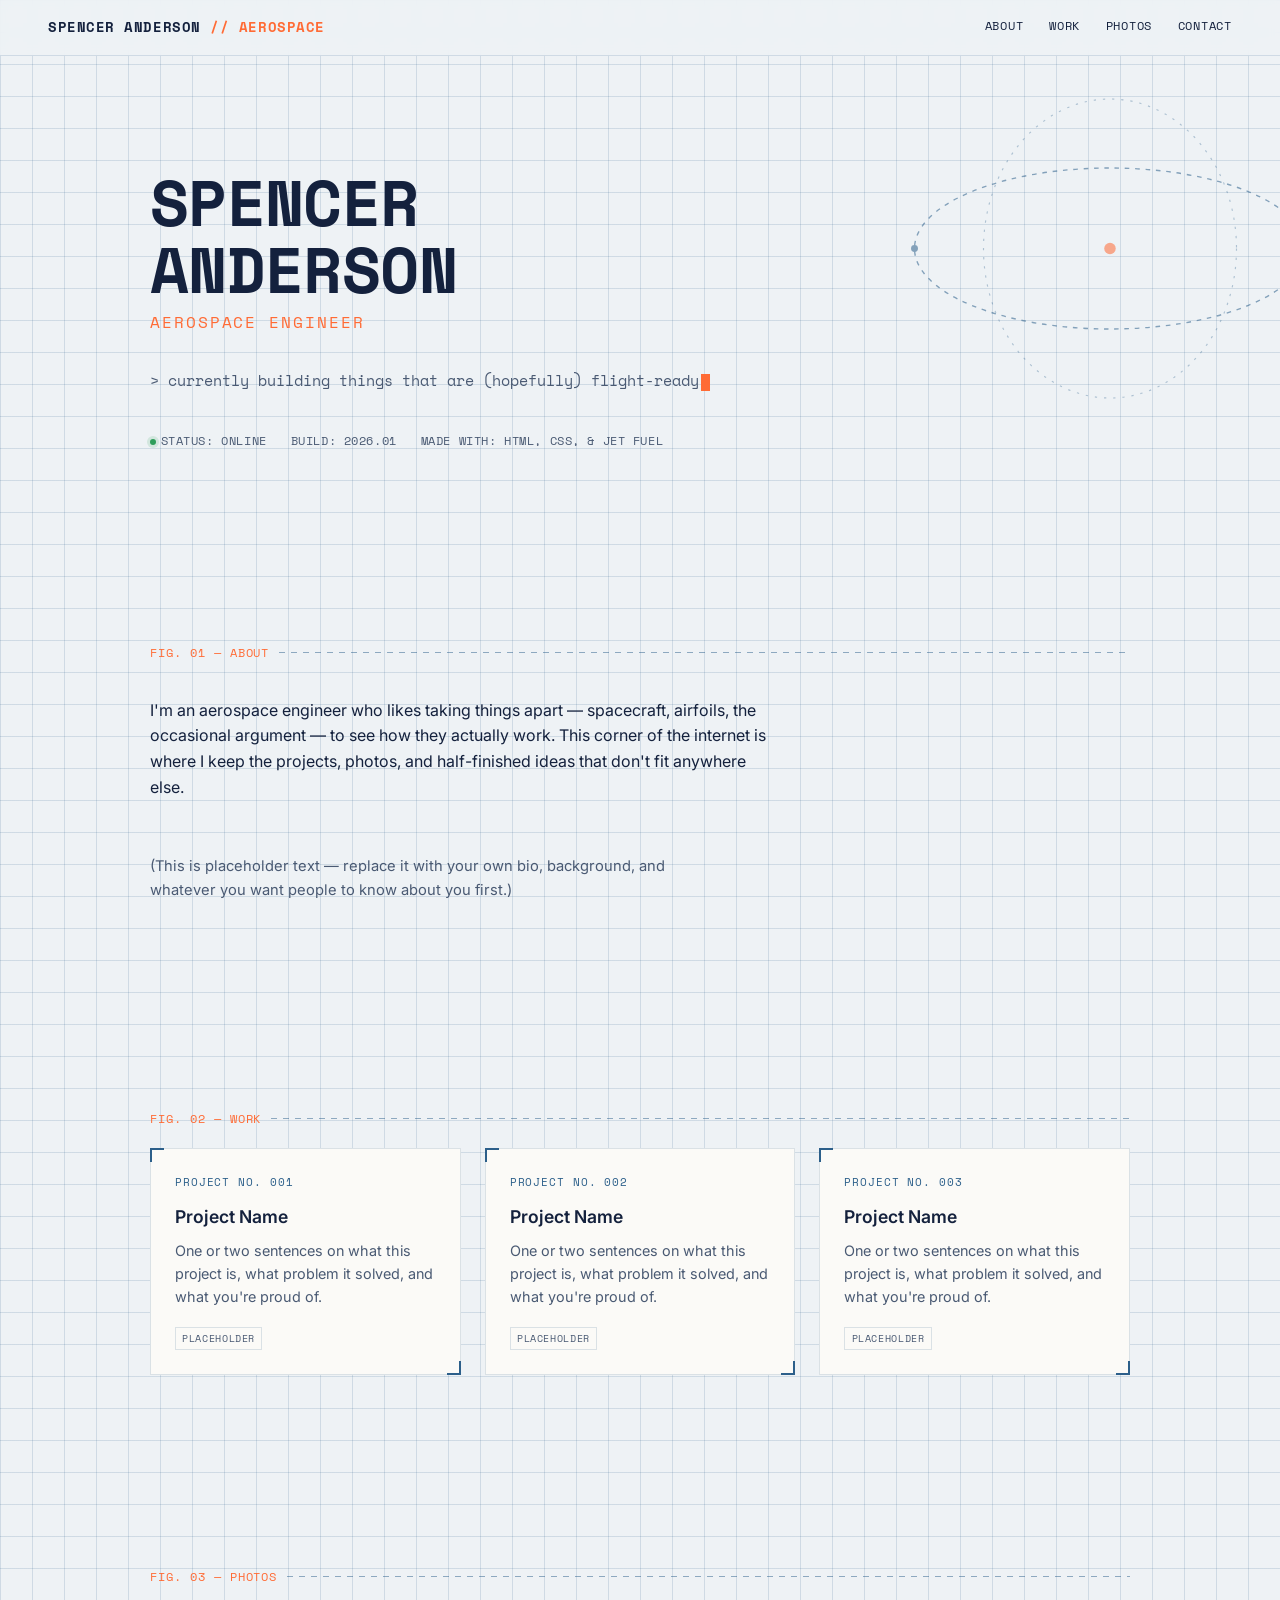
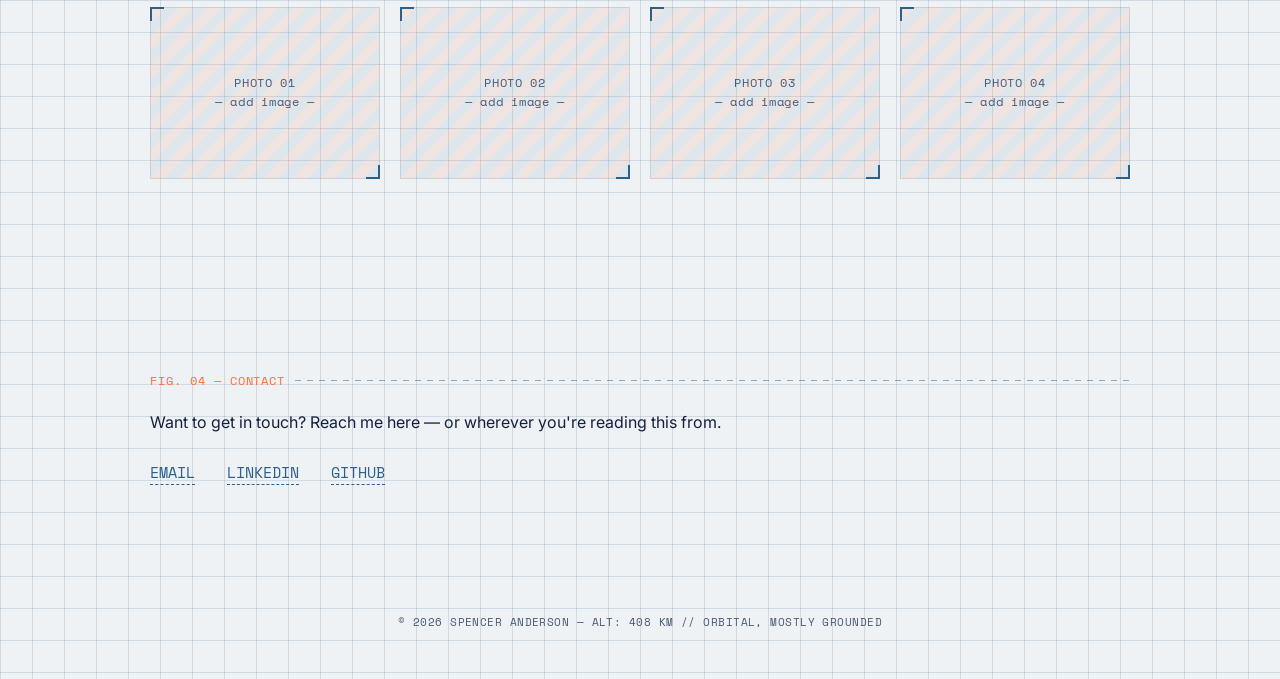
==== index.html @ 92c7eae1 "Add files via upload" ====
<!DOCTYPE html>
<html lang="en">
<head>
<meta charset="UTF-8">
<meta name="viewport" content="width=device-width, initial-scale=1.0">
<title>Spencer Anderson — Aerospace Engineer</title>
<!--
  HOW TO EDIT THIS SITE
  ======================
  This is one plain HTML file — everything lives here, no build tools needed.
  Search for "EDIT ME" comments to find the spots you'll want to personalize:
    - Bio text in the ABOUT section
    - Project cards in the WORK section
    - Photos in the PHOTOS section (swap the placeholder tiles for <img> tags)
    - Email / links in the CONTACT section
  Open this file in any text editor, make your changes, save, and refresh
  your browser to see them.
-->
<link rel="preconnect" href="https://fonts.googleapis.com">
<link rel="preconnect" href="https://fonts.gstatic.com" crossorigin>
<link href="https://fonts.googleapis.com/css2?family=Space+Mono:wght@400;700&family=Inter:wght@400;500;600&display=swap" rel="stylesheet">
<style>
  :root {
    --paper: #EEF2F5;
    --card: #FBFAF7;
    --ink: #14213D;
    --ink-soft: #4A5A73;
    --blueprint: #2C5F8A;
    --safety: #FF6B35;
    --grid-line: rgba(44, 95, 138, 0.16);
    --mono: 'Space Mono', 'Courier New', monospace;
    --sans: 'Inter', -apple-system, sans-serif;
    --max: 980px;
  }

  * { box-sizing: border-box; }
  html { scroll-behavior: smooth; }

  @media (prefers-reduced-motion: reduce) {
    html { scroll-behavior: auto; }
    * { animation: none !important; transition: none !important; }
  }

  body {
    margin: 0;
    background-color: var(--paper);
    background-image:
      linear-gradient(var(--grid-line) 1px, transparent 1px),
      linear-gradient(90deg, var(--grid-line) 1px, transparent 1px);
    background-size: 32px 32px;
    color: var(--ink);
    font-family: var(--sans);
    line-height: 1.6;
    -webkit-font-smoothing: antialiased;
  }

  a { color: var(--blueprint); }
  a:focus-visible, button:focus-visible { outline: 2px solid var(--safety); outline-offset: 3px; }

  ::selection { background: var(--safety); color: var(--card); }

  /* ---------- corner-bracket signature element ---------- */
  .frame { position: relative; }
  .frame::before,
  .frame::after {
    content: '';
    position: absolute;
    width: 12px;
    height: 12px;
    transition: width .2s ease, height .2s ease;
  }
  .frame::before {
    top: -1px; left: -1px;
    border-top: 2px solid var(--blueprint);
    border-left: 2px solid var(--blueprint);
  }
  .frame::after {
    bottom: -1px; right: -1px;
    border-bottom: 2px solid var(--blueprint);
    border-right: 2px solid var(--blueprint);
  }
  .frame:hover::before, .frame:hover::after { width: 20px; height: 20px; }

  /* ---------- nav ---------- */
  header {
    position: sticky;
    top: 0;
    z-index: 10;
    display: flex;
    justify-content: space-between;
    align-items: center;
    gap: 1rem;
    padding: 1rem clamp(1.25rem, 4vw, 3rem);
    background: rgba(238, 242, 245, 0.9);
    backdrop-filter: blur(6px);
    border-bottom: 1px solid var(--grid-line);
    font-family: var(--mono);
  }
  header .brand {
    font-weight: 700;
    font-size: 0.85rem;
    letter-spacing: 0.04em;
    white-space: nowrap;
  }
  header .brand span { color: var(--safety); }
  nav { display: flex; gap: clamp(0.75rem, 2vw, 1.75rem); flex-wrap: wrap; }
  nav a {
    color: var(--ink);
    text-decoration: none;
    font-size: 0.78rem;
    letter-spacing: 0.06em;
    border-bottom: 1px dashed transparent;
    padding-bottom: 2px;
  }
  nav a:hover { border-bottom-color: var(--safety); color: var(--safety); }

  section { padding: clamp(3rem, 8vw, 6rem) clamp(1.25rem, 4vw, 3rem); }
  .wrap { max-width: var(--max); margin: 0 auto; }

  .fig-label {
    font-family: var(--mono);
    font-size: 0.75rem;
    letter-spacing: 0.08em;
    color: var(--safety);
    display: flex;
    align-items: center;
    gap: 0.6rem;
    margin-bottom: 1.25rem;
  }
  .fig-label::after {
    content: '';
    flex: 1;
    height: 1px;
    background: repeating-linear-gradient(90deg, var(--blueprint) 0 6px, transparent 6px 12px);
    opacity: 0.5;
  }

  /* ---------- hero ---------- */
  .hero {
    padding-top: clamp(3.5rem, 10vw, 7rem);
    position: relative;
    overflow: hidden;
  }
  .hero .wrap { position: relative; z-index: 1; }
  .hero h1 {
    font-family: var(--mono);
    font-weight: 700;
    font-size: clamp(2.1rem, 6vw, 4rem);
    line-height: 1.05;
    letter-spacing: -0.01em;
    margin: 0 0 0.5rem;
  }
  .hero .role {
    font-family: var(--mono);
    color: var(--safety);
    font-size: clamp(0.85rem, 1.6vw, 1rem);
    letter-spacing: 0.12em;
    text-transform: uppercase;
    margin: 0 0 2rem;
  }
  .hero .terminal {
    font-family: var(--mono);
    font-size: 0.95rem;
    color: var(--ink-soft);
    margin: 0 0 2.5rem;
  }
  .hero .terminal .cursor {
    display: inline-block;
    width: 9px; height: 1.1em;
    background: var(--safety);
    margin-left: 2px;
    vertical-align: text-bottom;
    animation: blink 1s step-end infinite;
  }
  @keyframes blink { 50% { opacity: 0; } }

  .status-row {
    display: flex;
    flex-wrap: wrap;
    gap: 0.75rem 1.5rem;
    font-family: var(--mono);
    font-size: 0.72rem;
    letter-spacing: 0.05em;
    color: var(--ink-soft);
  }
  .status-row .dot {
    display: inline-block;
    width: 6px; height: 6px;
    border-radius: 50%;
    background: #2E9E5B;
    margin-right: 0.4em;
    box-shadow: 0 0 0 3px rgba(46,158,91,0.15);
  }

  .orbit-svg {
    position: absolute;
    right: -60px;
    top: 20px;
    width: min(50vw, 460px);
    height: auto;
    opacity: 0.55;
    pointer-events: none;
  }

  /* ---------- about ---------- */
  .about-grid {
    display: grid;
    grid-template-columns: 1fr;
    gap: 1.5rem;
  }
  .about-grid p { max-width: 62ch; color: var(--ink); }
  .about-grid p.dim { color: var(--ink-soft); font-size: 0.92rem; }

  /* ---------- work / projects ---------- */
  .project-grid {
    display: grid;
    grid-template-columns: repeat(auto-fit, minmax(240px, 1fr));
    gap: 1.5rem;
  }
  .project-card {
    background: var(--card);
    border: 1px solid var(--grid-line);
    padding: 1.5rem;
  }
  .project-card .no {
    font-family: var(--mono);
    font-size: 0.7rem;
    color: var(--blueprint);
    letter-spacing: 0.08em;
    margin: 0 0 0.75rem;
  }
  .project-card h3 {
    margin: 0 0 0.5rem;
    font-size: 1.1rem;
    font-family: var(--sans);
    font-weight: 600;
  }
  .project-card p {
    margin: 0 0 1rem;
    font-size: 0.9rem;
    color: var(--ink-soft);
  }
  .tag {
    display: inline-block;
    font-family: var(--mono);
    font-size: 0.65rem;
    letter-spacing: 0.06em;
    text-transform: uppercase;
    padding: 0.25em 0.6em;
    border: 1px solid var(--grid-line);
    color: var(--ink-soft);
  }

  /* ---------- photos ---------- */
  .photo-grid {
    display: grid;
    grid-template-columns: repeat(auto-fit, minmax(180px, 1fr));
    gap: 1.25rem;
  }
  .photo-tile {
    aspect-ratio: 4 / 3;
    background:
      repeating-linear-gradient(135deg, rgba(255,107,53,0.10) 0 10px, rgba(44,95,138,0.08) 10px 20px);
    border: 1px solid var(--grid-line);
    display: flex;
    align-items: center;
    justify-content: center;
    font-family: var(--mono);
    font-size: 0.72rem;
    letter-spacing: 0.06em;
    color: var(--ink-soft);
    text-align: center;
    padding: 1rem;
  }
  /*
    EDIT ME: replace a .photo-tile div with something like:
    <div class="frame"><img src="your-photo.jpg" alt="Description of photo" style="width:100%;height:100%;object-fit:cover;display:block;"></div>
  */

  /* ---------- contact ---------- */
  .contact-links {
    display: flex;
    flex-wrap: wrap;
    gap: 1.25rem 2rem;
    font-family: var(--mono);
    font-size: 0.95rem;
    margin-top: 1.5rem;
  }
  .contact-links a { text-decoration: none; border-bottom: 1px dashed var(--blueprint); }
  .contact-links a:hover { color: var(--safety); border-bottom-color: var(--safety); }

  footer {
    padding: 2rem clamp(1.25rem, 4vw, 3rem) 3rem;
    text-align: center;
    font-family: var(--mono);
    font-size: 0.7rem;
    color: var(--ink-soft);
    letter-spacing: 0.04em;
  }

  /* ---------- scroll reveal ---------- */
  .reveal {
    opacity: 0;
    transform: translateY(14px);
    transition: opacity .6s ease, transform .6s ease;
  }
  .reveal.is-visible { opacity: 1; transform: translateY(0); }
</style>
</head>
<body>

<header>
  <div class="brand">SPENCER ANDERSON <span>// AEROSPACE</span></div>
  <nav>
    <a href="#about">ABOUT</a>
    <a href="#work">WORK</a>
    <a href="#photos">PHOTOS</a>
    <a href="#contact">CONTACT</a>
  </nav>
</header>

<section class="hero">
  <svg class="orbit-svg" viewBox="0 0 400 300" fill="none" xmlns="http://www.w3.org/2000/svg" aria-hidden="true">
    <ellipse cx="200" cy="150" rx="170" ry="70" stroke="#2C5F8A" stroke-width="1.2" stroke-dasharray="4 5"/>
    <ellipse cx="200" cy="150" rx="110" ry="130" stroke="#2C5F8A" stroke-width="1" stroke-dasharray="2 6" opacity="0.6"/>
    <circle cx="200" cy="150" r="5" fill="#FF6B35"/>
    <circle cx="30" cy="150" r="3" fill="#2C5F8A"/>
  </svg>
  <div class="wrap">
    <h1>SPENCER<br>ANDERSON</h1>
    <p class="role">Aerospace Engineer</p>
    <p class="terminal">&gt; currently building things that are (hopefully) flight-ready<span class="cursor"></span></p>
    <div class="status-row">
      <span><span class="dot"></span>STATUS: ONLINE</span>
      <span>BUILD: 2026.01</span>
      <span>MADE WITH: HTML, CSS, &amp; JET FUEL</span>
    </div>
  </div>
</section>

<section id="about" class="reveal">
  <div class="wrap">
    <div class="fig-label">FIG. 01 — ABOUT</div>
    <div class="about-grid">
      <!-- EDIT ME: swap in your real bio -->
      <p>I'm an aerospace engineer who likes taking things apart — spacecraft, airfoils, the occasional argument — to see how they actually work. This corner of the internet is where I keep the projects, photos, and half-finished ideas that don't fit anywhere else.</p>
      <p class="dim">(This is placeholder text — replace it with your own bio, background, and whatever you want people to know about you first.)</p>
    </div>
  </div>
</section>

<section id="work" class="reveal">
  <div class="wrap">
    <div class="fig-label">FIG. 02 — WORK</div>
    <div class="project-grid">

      <div class="project-card frame">
        <p class="no">PROJECT NO. 001</p>
        <h3>Project Name</h3>
        <p>One or two sentences on what this project is, what problem it solved, and what you're proud of.</p>
        <span class="tag">Placeholder</span>
      </div>

      <div class="project-card frame">
        <p class="no">PROJECT NO. 002</p>
        <h3>Project Name</h3>
        <p>One or two sentences on what this project is, what problem it solved, and what you're proud of.</p>
        <span class="tag">Placeholder</span>
      </div>

      <div class="project-card frame">
        <p class="no">PROJECT NO. 003</p>
        <h3>Project Name</h3>
        <p>One or two sentences on what this project is, what problem it solved, and what you're proud of.</p>
        <span class="tag">Placeholder</span>
      </div>

    </div>
  </div>
</section>

<section id="photos" class="reveal">
  <div class="wrap">
    <div class="fig-label">FIG. 03 — PHOTOS</div>
    <div class="photo-grid">
      <div class="photo-tile frame">PHOTO 01<br>— add image —</div>
      <div class="photo-tile frame">PHOTO 02<br>— add image —</div>
      <div class="photo-tile frame">PHOTO 03<br>— add image —</div>
      <div class="photo-tile frame">PHOTO 04<br>— add image —</div>
    </div>
  </div>
</section>

<section id="contact" class="reveal">
  <div class="wrap">
    <div class="fig-label">FIG. 04 — CONTACT</div>
    <p>Want to get in touch? Reach me here — or wherever you're reading this from.</p>
    <div class="contact-links">
      <!-- EDIT ME: swap in your real email/links -->
      <a href="mailto:spencer@yourdomain.com">EMAIL</a>
      <a href="#">LINKEDIN</a>
      <a href="#">GITHUB</a>
    </div>
  </div>
</section>

<footer>
  © 2026 SPENCER ANDERSON — ALT: 408 KM // ORBITAL, MOSTLY GROUNDED
</footer>

<script>
  // Scroll-reveal for sections, respects reduced-motion via CSS above
  const items = document.querySelectorAll('.reveal');
  if ('IntersectionObserver' in window) {
    const io = new IntersectionObserver((entries) => {
      entries.forEach(e => {
        if (e.isIntersecting) {
          e.target.classList.add('is-visible');
          io.unobserve(e.target);
        }
      });
    }, { threshold: 0.15 });
    items.forEach(i => io.observe(i));
  } else {
    items.forEach(i => i.classList.add('is-visible'));
  }
</script>

</body>
</html>
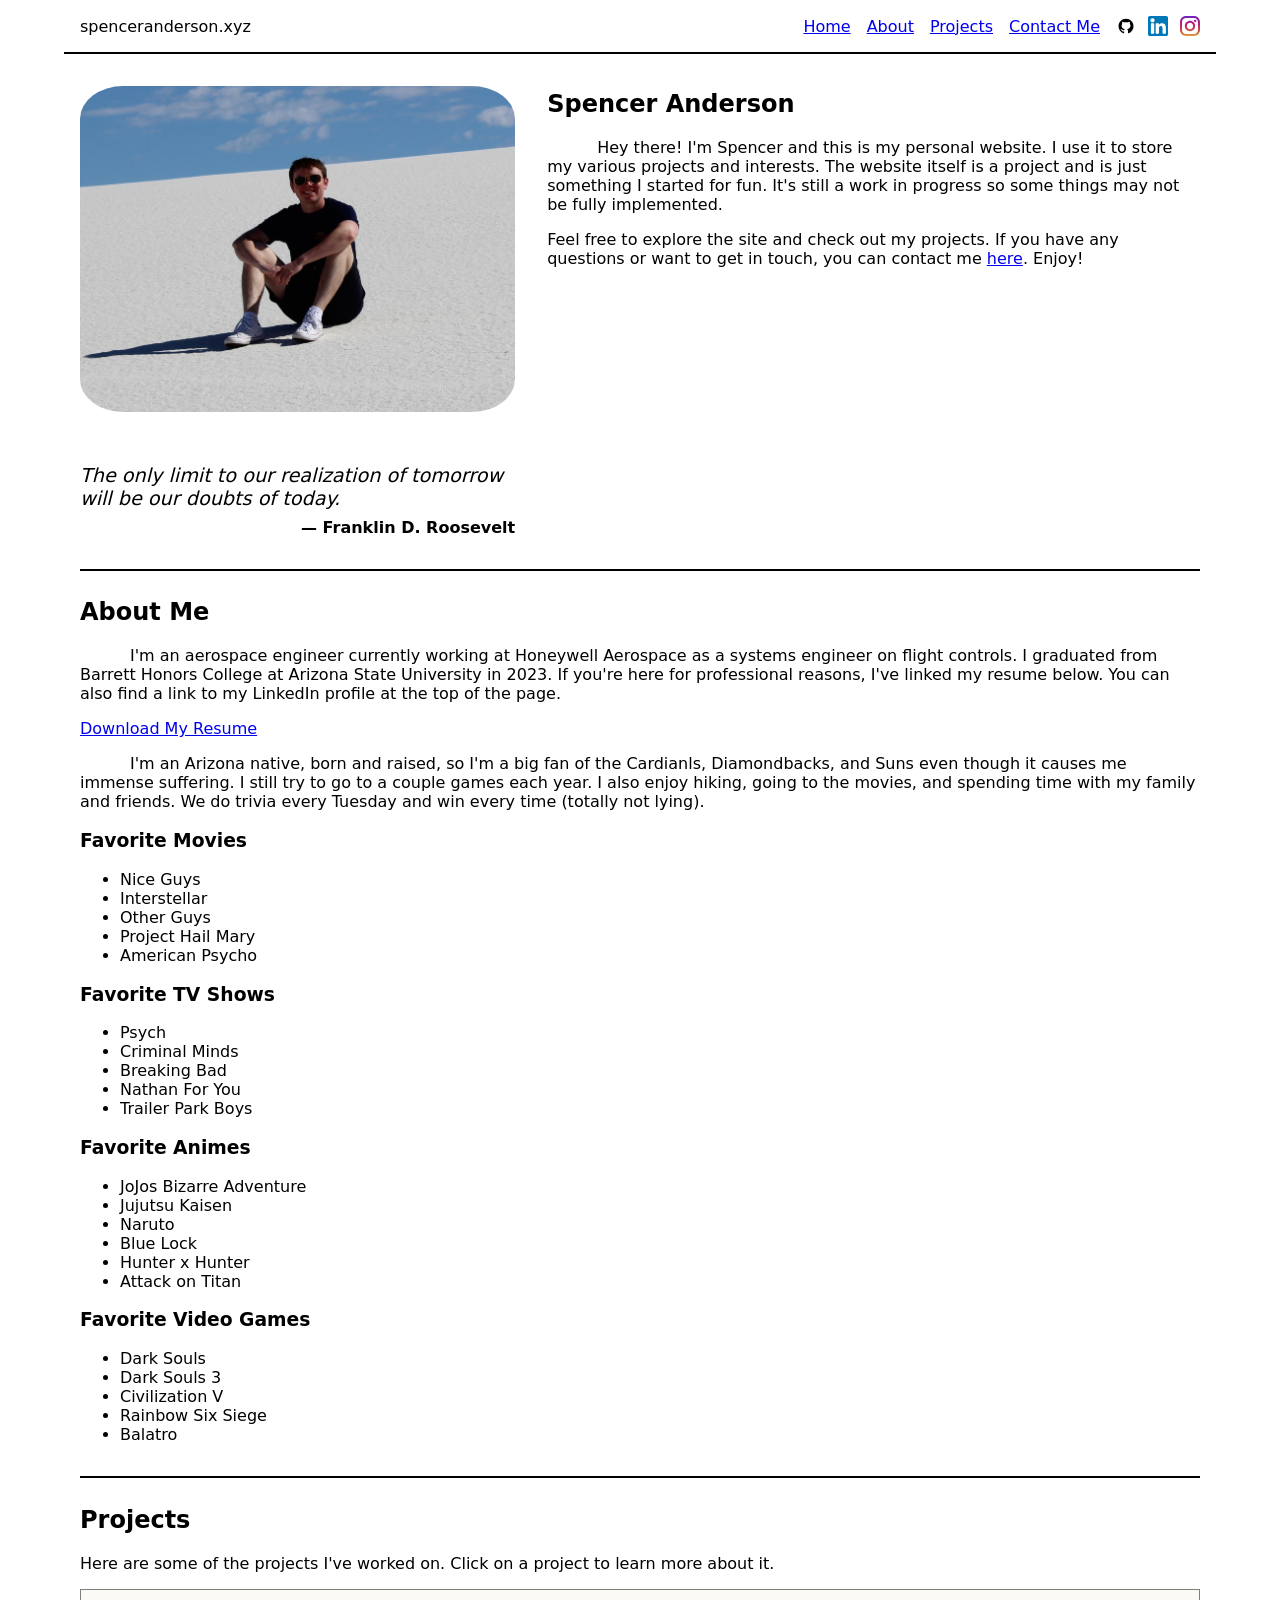
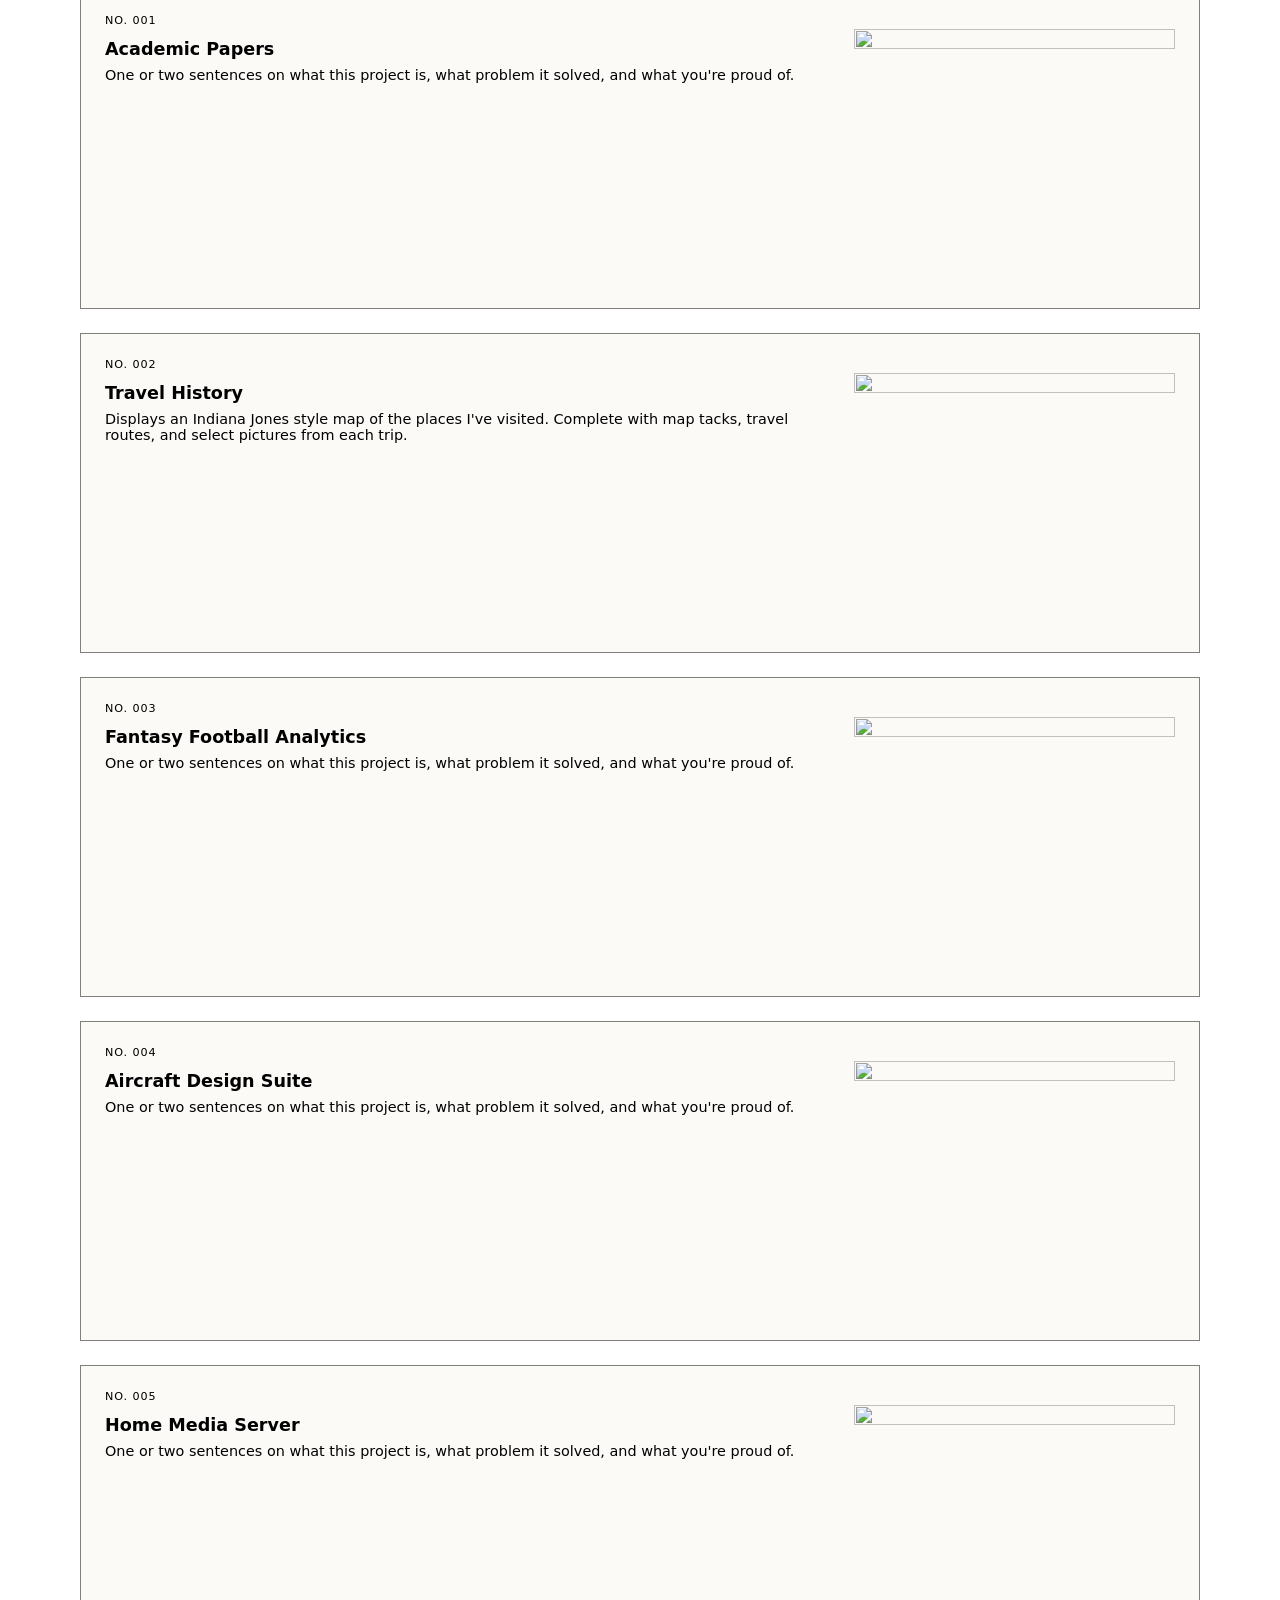
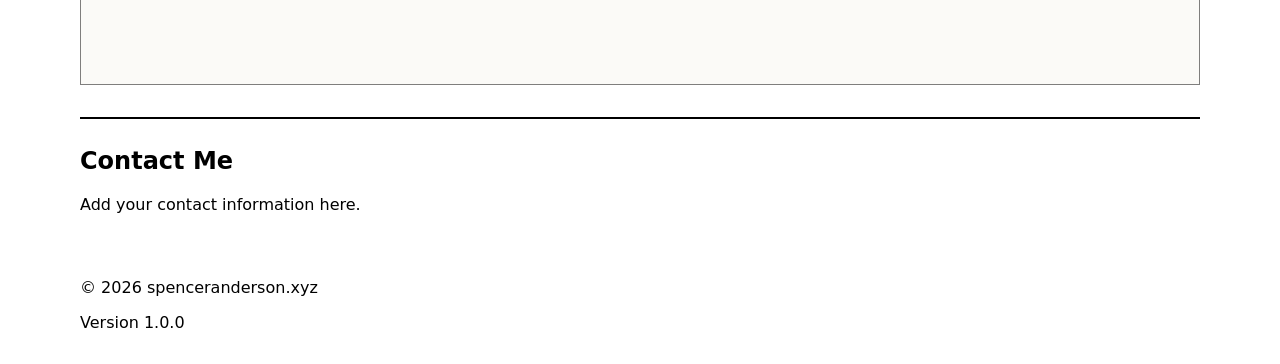
==== commit fe467ccb: "Version 1.0.0. Updated index.html with header and navigation bar, intro, about, projects, and contac" ====
--- a/index.html
+++ b/index.html
@@ -1,430 +1,207 @@
-<!DOCTYPE html>
+<!doctype html>
 <html lang="en">
-<head>
-<meta charset="UTF-8">
-<meta name="viewport" content="width=device-width, initial-scale=1.0">
-<title>Spencer Anderson — Aerospace Engineer</title>
-<!--
-  HOW TO EDIT THIS SITE
-  ======================
-  This is one plain HTML file — everything lives here, no build tools needed.
-  Search for "EDIT ME" comments to find the spots you'll want to personalize:
-    - Bio text in the ABOUT section
-    - Project cards in the WORK section
-    - Photos in the PHOTOS section (swap the placeholder tiles for <img> tags)
-    - Email / links in the CONTACT section
-  Open this file in any text editor, make your changes, save, and refresh
-  your browser to see them.
--->
-<link rel="preconnect" href="https://fonts.googleapis.com">
-<link rel="preconnect" href="https://fonts.gstatic.com" crossorigin>
-<link href="https://fonts.googleapis.com/css2?family=Space+Mono:wght@400;700&family=Inter:wght@400;500;600&display=swap" rel="stylesheet">
-<style>
-  :root {
-    --paper: #EEF2F5;
-    --card: #FBFAF7;
-    --ink: #14213D;
-    --ink-soft: #4A5A73;
-    --blueprint: #2C5F8A;
-    --safety: #FF6B35;
-    --grid-line: rgba(44, 95, 138, 0.16);
-    --mono: 'Space Mono', 'Courier New', monospace;
-    --sans: 'Inter', -apple-system, sans-serif;
-    --max: 980px;
-  }
-
-  * { box-sizing: border-box; }
-  html { scroll-behavior: smooth; }
-
-  @media (prefers-reduced-motion: reduce) {
-    html { scroll-behavior: auto; }
-    * { animation: none !important; transition: none !important; }
-  }
-
-  body {
-    margin: 0;
-    background-color: var(--paper);
-    background-image:
-      linear-gradient(var(--grid-line) 1px, transparent 1px),
-      linear-gradient(90deg, var(--grid-line) 1px, transparent 1px);
-    background-size: 32px 32px;
-    color: var(--ink);
-    font-family: var(--sans);
-    line-height: 1.6;
-    -webkit-font-smoothing: antialiased;
-  }
-
-  a { color: var(--blueprint); }
-  a:focus-visible, button:focus-visible { outline: 2px solid var(--safety); outline-offset: 3px; }
-
-  ::selection { background: var(--safety); color: var(--card); }
-
-  /* ---------- corner-bracket signature element ---------- */
-  .frame { position: relative; }
-  .frame::before,
-  .frame::after {
-    content: '';
-    position: absolute;
-    width: 12px;
-    height: 12px;
-    transition: width .2s ease, height .2s ease;
-  }
-  .frame::before {
-    top: -1px; left: -1px;
-    border-top: 2px solid var(--blueprint);
-    border-left: 2px solid var(--blueprint);
-  }
-  .frame::after {
-    bottom: -1px; right: -1px;
-    border-bottom: 2px solid var(--blueprint);
-    border-right: 2px solid var(--blueprint);
-  }
-  .frame:hover::before, .frame:hover::after { width: 20px; height: 20px; }
-
-  /* ---------- nav ---------- */
-  header {
-    position: sticky;
-    top: 0;
-    z-index: 10;
-    display: flex;
-    justify-content: space-between;
-    align-items: center;
-    gap: 1rem;
-    padding: 1rem clamp(1.25rem, 4vw, 3rem);
-    background: rgba(238, 242, 245, 0.9);
-    backdrop-filter: blur(6px);
-    border-bottom: 1px solid var(--grid-line);
-    font-family: var(--mono);
-  }
-  header .brand {
-    font-weight: 700;
-    font-size: 0.85rem;
-    letter-spacing: 0.04em;
-    white-space: nowrap;
-  }
-  header .brand span { color: var(--safety); }
-  nav { display: flex; gap: clamp(0.75rem, 2vw, 1.75rem); flex-wrap: wrap; }
-  nav a {
-    color: var(--ink);
-    text-decoration: none;
-    font-size: 0.78rem;
-    letter-spacing: 0.06em;
-    border-bottom: 1px dashed transparent;
-    padding-bottom: 2px;
-  }
-  nav a:hover { border-bottom-color: var(--safety); color: var(--safety); }
-
-  section { padding: clamp(3rem, 8vw, 6rem) clamp(1.25rem, 4vw, 3rem); }
-  .wrap { max-width: var(--max); margin: 0 auto; }
-
-  .fig-label {
-    font-family: var(--mono);
-    font-size: 0.75rem;
-    letter-spacing: 0.08em;
-    color: var(--safety);
-    display: flex;
-    align-items: center;
-    gap: 0.6rem;
-    margin-bottom: 1.25rem;
-  }
-  .fig-label::after {
-    content: '';
-    flex: 1;
-    height: 1px;
-    background: repeating-linear-gradient(90deg, var(--blueprint) 0 6px, transparent 6px 12px);
-    opacity: 0.5;
-  }
-
-  /* ---------- hero ---------- */
-  .hero {
-    padding-top: clamp(3.5rem, 10vw, 7rem);
-    position: relative;
-    overflow: hidden;
-  }
-  .hero .wrap { position: relative; z-index: 1; }
-  .hero h1 {
-    font-family: var(--mono);
-    font-weight: 700;
-    font-size: clamp(2.1rem, 6vw, 4rem);
-    line-height: 1.05;
-    letter-spacing: -0.01em;
-    margin: 0 0 0.5rem;
-  }
-  .hero .role {
-    font-family: var(--mono);
-    color: var(--safety);
-    font-size: clamp(0.85rem, 1.6vw, 1rem);
-    letter-spacing: 0.12em;
-    text-transform: uppercase;
-    margin: 0 0 2rem;
-  }
-  .hero .terminal {
-    font-family: var(--mono);
-    font-size: 0.95rem;
-    color: var(--ink-soft);
-    margin: 0 0 2.5rem;
-  }
-  .hero .terminal .cursor {
-    display: inline-block;
-    width: 9px; height: 1.1em;
-    background: var(--safety);
-    margin-left: 2px;
-    vertical-align: text-bottom;
-    animation: blink 1s step-end infinite;
-  }
-  @keyframes blink { 50% { opacity: 0; } }
-
-  .status-row {
-    display: flex;
-    flex-wrap: wrap;
-    gap: 0.75rem 1.5rem;
-    font-family: var(--mono);
-    font-size: 0.72rem;
-    letter-spacing: 0.05em;
-    color: var(--ink-soft);
-  }
-  .status-row .dot {
-    display: inline-block;
-    width: 6px; height: 6px;
-    border-radius: 50%;
-    background: #2E9E5B;
-    margin-right: 0.4em;
-    box-shadow: 0 0 0 3px rgba(46,158,91,0.15);
-  }
-
-  .orbit-svg {
-    position: absolute;
-    right: -60px;
-    top: 20px;
-    width: min(50vw, 460px);
-    height: auto;
-    opacity: 0.55;
-    pointer-events: none;
-  }
-
-  /* ---------- about ---------- */
-  .about-grid {
-    display: grid;
-    grid-template-columns: 1fr;
-    gap: 1.5rem;
-  }
-  .about-grid p { max-width: 62ch; color: var(--ink); }
-  .about-grid p.dim { color: var(--ink-soft); font-size: 0.92rem; }
-
-  /* ---------- work / projects ---------- */
-  .project-grid {
-    display: grid;
-    grid-template-columns: repeat(auto-fit, minmax(240px, 1fr));
-    gap: 1.5rem;
-  }
-  .project-card {
-    background: var(--card);
-    border: 1px solid var(--grid-line);
-    padding: 1.5rem;
-  }
-  .project-card .no {
-    font-family: var(--mono);
-    font-size: 0.7rem;
-    color: var(--blueprint);
-    letter-spacing: 0.08em;
-    margin: 0 0 0.75rem;
-  }
-  .project-card h3 {
-    margin: 0 0 0.5rem;
-    font-size: 1.1rem;
-    font-family: var(--sans);
-    font-weight: 600;
-  }
-  .project-card p {
-    margin: 0 0 1rem;
-    font-size: 0.9rem;
-    color: var(--ink-soft);
-  }
-  .tag {
-    display: inline-block;
-    font-family: var(--mono);
-    font-size: 0.65rem;
-    letter-spacing: 0.06em;
-    text-transform: uppercase;
-    padding: 0.25em 0.6em;
-    border: 1px solid var(--grid-line);
-    color: var(--ink-soft);
-  }
-
-  /* ---------- photos ---------- */
-  .photo-grid {
-    display: grid;
-    grid-template-columns: repeat(auto-fit, minmax(180px, 1fr));
-    gap: 1.25rem;
-  }
-  .photo-tile {
-    aspect-ratio: 4 / 3;
-    background:
-      repeating-linear-gradient(135deg, rgba(255,107,53,0.10) 0 10px, rgba(44,95,138,0.08) 10px 20px);
-    border: 1px solid var(--grid-line);
-    display: flex;
-    align-items: center;
-    justify-content: center;
-    font-family: var(--mono);
-    font-size: 0.72rem;
-    letter-spacing: 0.06em;
-    color: var(--ink-soft);
-    text-align: center;
-    padding: 1rem;
-  }
-  /*
-    EDIT ME: replace a .photo-tile div with something like:
-    <div class="frame"><img src="your-photo.jpg" alt="Description of photo" style="width:100%;height:100%;object-fit:cover;display:block;"></div>
-  */
-
-  /* ---------- contact ---------- */
-  .contact-links {
-    display: flex;
-    flex-wrap: wrap;
-    gap: 1.25rem 2rem;
-    font-family: var(--mono);
-    font-size: 0.95rem;
-    margin-top: 1.5rem;
-  }
-  .contact-links a { text-decoration: none; border-bottom: 1px dashed var(--blueprint); }
-  .contact-links a:hover { color: var(--safety); border-bottom-color: var(--safety); }
-
-  footer {
-    padding: 2rem clamp(1.25rem, 4vw, 3rem) 3rem;
-    text-align: center;
-    font-family: var(--mono);
-    font-size: 0.7rem;
-    color: var(--ink-soft);
-    letter-spacing: 0.04em;
-  }
-
-  /* ---------- scroll reveal ---------- */
-  .reveal {
-    opacity: 0;
-    transform: translateY(14px);
-    transition: opacity .6s ease, transform .6s ease;
-  }
-  .reveal.is-visible { opacity: 1; transform: translateY(0); }
-</style>
-</head>
-<body>
-
-<header>
-  <div class="brand">SPENCER ANDERSON <span>// AEROSPACE</span></div>
-  <nav>
-    <a href="#about">ABOUT</a>
-    <a href="#work">WORK</a>
-    <a href="#photos">PHOTOS</a>
-    <a href="#contact">CONTACT</a>
-  </nav>
-</header>
-
-<section class="hero">
-  <svg class="orbit-svg" viewBox="0 0 400 300" fill="none" xmlns="http://www.w3.org/2000/svg" aria-hidden="true">
-    <ellipse cx="200" cy="150" rx="170" ry="70" stroke="#2C5F8A" stroke-width="1.2" stroke-dasharray="4 5"/>
-    <ellipse cx="200" cy="150" rx="110" ry="130" stroke="#2C5F8A" stroke-width="1" stroke-dasharray="2 6" opacity="0.6"/>
-    <circle cx="200" cy="150" r="5" fill="#FF6B35"/>
-    <circle cx="30" cy="150" r="3" fill="#2C5F8A"/>
-  </svg>
-  <div class="wrap">
-    <h1>SPENCER<br>ANDERSON</h1>
-    <p class="role">Aerospace Engineer</p>
-    <p class="terminal">&gt; currently building things that are (hopefully) flight-ready<span class="cursor"></span></p>
-    <div class="status-row">
-      <span><span class="dot"></span>STATUS: ONLINE</span>
-      <span>BUILD: 2026.01</span>
-      <span>MADE WITH: HTML, CSS, &amp; JET FUEL</span>
-    </div>
-  </div>
-</section>
-
-<section id="about" class="reveal">
-  <div class="wrap">
-    <div class="fig-label">FIG. 01 — ABOUT</div>
-    <div class="about-grid">
-      <!-- EDIT ME: swap in your real bio -->
-      <p>I'm an aerospace engineer who likes taking things apart — spacecraft, airfoils, the occasional argument — to see how they actually work. This corner of the internet is where I keep the projects, photos, and half-finished ideas that don't fit anywhere else.</p>
-      <p class="dim">(This is placeholder text — replace it with your own bio, background, and whatever you want people to know about you first.)</p>
-    </div>
-  </div>
-</section>
-
-<section id="work" class="reveal">
-  <div class="wrap">
-    <div class="fig-label">FIG. 02 — WORK</div>
-    <div class="project-grid">
-
-      <div class="project-card frame">
-        <p class="no">PROJECT NO. 001</p>
-        <h3>Project Name</h3>
-        <p>One or two sentences on what this project is, what problem it solved, and what you're proud of.</p>
-        <span class="tag">Placeholder</span>
-      </div>
-
-      <div class="project-card frame">
-        <p class="no">PROJECT NO. 002</p>
-        <h3>Project Name</h3>
-        <p>One or two sentences on what this project is, what problem it solved, and what you're proud of.</p>
-        <span class="tag">Placeholder</span>
-      </div>
-
-      <div class="project-card frame">
-        <p class="no">PROJECT NO. 003</p>
-        <h3>Project Name</h3>
-        <p>One or two sentences on what this project is, what problem it solved, and what you're proud of.</p>
-        <span class="tag">Placeholder</span>
-      </div>
-
-    </div>
-  </div>
-</section>
-
-<section id="photos" class="reveal">
-  <div class="wrap">
-    <div class="fig-label">FIG. 03 — PHOTOS</div>
-    <div class="photo-grid">
-      <div class="photo-tile frame">PHOTO 01<br>— add image —</div>
-      <div class="photo-tile frame">PHOTO 02<br>— add image —</div>
-      <div class="photo-tile frame">PHOTO 03<br>— add image —</div>
-      <div class="photo-tile frame">PHOTO 04<br>— add image —</div>
-    </div>
-  </div>
-</section>
-
-<section id="contact" class="reveal">
-  <div class="wrap">
-    <div class="fig-label">FIG. 04 — CONTACT</div>
-    <p>Want to get in touch? Reach me here — or wherever you're reading this from.</p>
-    <div class="contact-links">
-      <!-- EDIT ME: swap in your real email/links -->
-      <a href="mailto:spencer@yourdomain.com">EMAIL</a>
-      <a href="#">LINKEDIN</a>
-      <a href="#">GITHUB</a>
-    </div>
-  </div>
-</section>
-
-<footer>
-  © 2026 SPENCER ANDERSON — ALT: 408 KM // ORBITAL, MOSTLY GROUNDED
-</footer>
-
-<script>
-  // Scroll-reveal for sections, respects reduced-motion via CSS above
-  const items = document.querySelectorAll('.reveal');
-  if ('IntersectionObserver' in window) {
-    const io = new IntersectionObserver((entries) => {
-      entries.forEach(e => {
-        if (e.isIntersecting) {
-          e.target.classList.add('is-visible');
-          io.unobserve(e.target);
-        }
-      });
-    }, { threshold: 0.15 });
-    items.forEach(i => io.observe(i));
-  } else {
-    items.forEach(i => i.classList.add('is-visible'));
-  }
-</script>
-
-</body>
+
+  <head>
+    <meta charset="utf-8">
+    <meta name="viewport" content="width=device-width, initial-scale=1">
+    <meta name="description" content="A short introduction to Spencer Anderson and this website.">
+    <title>Spencer Anderson | Home</title>
+    <link rel="stylesheet" href="./assets/css/site.css">
+  </head>
+
+  <body>
+
+    <header class="site-header">
+
+      <a class="site-name">spenceranderson.xyz</a>
+
+      <nav aria-label="Main navigation">
+        <div>
+          <a href="./index.html">Home</a>
+        </div>
+
+        <div>
+          <a href="./index.html#about-heading">About</a>
+        </div>
+
+        <div class="nav-projects">
+          <a href="./index.html#project-heading">Projects</a>
+          <div class="nav-dropdown-menu" id="project-menu"></div>
+        </div>
+
+        <div>
+          <a href="./index.html#contact-heading">Contact Me</a>
+        </div>
+
+        <div class="social-links">
+          <a href="https://github.com/spencera987"
+            class="social-link"
+            aria-label="GitHub"
+            target="_blank"
+            rel="noopener noreferrer">
+            <img src="./assets/icons/GitHub_Invertocat_Black_Clearspace.svg" alt="">
+          </a>
+
+          <a href="https://www.linkedin.com/in/shander3/"
+            class="social-link"
+            aria-label="LinkedIn"
+            target="_blank"
+            rel="noopener noreferrer">
+            <img src="./assets/icons/linkedin-svgrepo-com.svg" alt="">
+          </a>
+
+          <a href="https://www.instagram.com/spencera987/"
+            class="social-link"
+            aria-label="Instagram"
+            target="_blank"
+            rel="noopener noreferrer">
+            <img src="./assets/icons/instagram-svgrepo-com.svg" alt="">
+          </a>
+        </div>
+      </nav>
+
+    </header>
+
+    <main>
+
+      <section aria-labelledby="intro-heading">
+        <img
+          src="./assets/images/profile-picture.JPG"
+          class="profile-picture"
+          alt="Spencer Anderson">
+
+        <div>
+          <h1 id="intro-heading">Spencer Anderson</h1>
+          <p style="text-indent: 50px;"> Hey there! I'm Spencer and this is my personal website. I use it to store my various projects and interests. The website itself is a project and is just something I started for fun. It's still a work in progress so some things may not be fully implemented.</p>
+          <p>Feel free to explore the site and check out my projects. If you have any questions or want to get in touch, you can contact me <a href="./index.html#contact-heading">here</a>. Enjoy!</p>
+        </div>
+
+        <div>
+          <p id="quote-text">Loading today's quote...</p>
+          <p id="quote-author">— Loading</p>
+        </div>
+      </section>
+
+      <div class="section-divider"></div>
+      <section aria-labelledby="about-heading">
+        <h2 id="about-heading">About Me</h2>
+        <p style="text-indent: 50px;">I'm an aerospace engineer currently working at Honeywell Aerospace as a systems engineer on flight controls. I graduated from Barrett Honors College at Arizona State University in 2023. If you're here for professional reasons, I've linked my resume below. You can also find a link to my LinkedIn profile at the top of the page.</p>
+        <p><a href="./assets/documents/Spencer_Anderson_Resume.pdf" target="_blank" rel="noopener noreferrer">Download My Resume</a></p>
+        <p style="text-indent: 50px;">I'm an Arizona native, born and raised, so I'm a big fan of the Cardianls, Diamondbacks, and Suns even though it causes me immense suffering. I still try to go to a couple games each year. I also enjoy hiking, going to the movies, and spending time with my family and friends. We do trivia every Tuesday and win every time (totally not lying).</p>
+        <h3>Favorite Movies</h3>
+        <ul>
+          <li>Nice Guys</li>
+          <li>Interstellar</li>
+          <li>Other Guys</li>
+          <li>Project Hail Mary</li>
+          <li>American Psycho</li>
+        </ul>
+        <h3>Favorite TV Shows</h3>
+        <ul>
+          <li>Psych</li>
+          <li>Criminal Minds</li>
+          <li>Breaking Bad</li>
+          <li>Nathan For You</li>
+          <li>Trailer Park Boys</li>
+        </ul>
+        <h3>Favorite Animes</h3>
+        <ul>
+          <li>JoJos Bizarre Adventure</li>
+          <li>Jujutsu Kaisen</li>
+          <li>Naruto</li>
+          <li>Blue Lock</li>
+          <li>Hunter x Hunter</li>
+          <li>Attack on Titan</li>
+        </ul>
+        <h3>Favorite Video Games</h3>
+        <ul>
+          <li>Dark Souls</li>
+          <li>Dark Souls 3</li>
+          <li>Civilization V</li>
+          <li>Rainbow Six Siege</li>
+          <li>Balatro</li>
+        </ul>
+      </section>
+
+      <div class="section-divider"></div>
+      <section aria-labelledby="project-heading">
+        <h2 id="project-heading">Projects</h2>
+
+        <p>Here are some of the projects I've worked on. Click on a project to learn more about it.</p>
+
+          <div class="project-grid">
+            
+            <a id="project-001" href="./pages/page-template.html" class="project-card-link">
+              <div class="project-card frame">
+                <div>
+                  <p class="no"> NO. 001</p>
+                  <h3>Academic Papers</h3>
+                  <p>One or two sentences on what this project is, what problem it solved, and what you're proud of.</p>
+                </div>
+                <img src="./assets/images/stack-of-papers.png">
+              </div>
+            </a>
+            
+            <a id="project-002" href="./pages/page-template.html" class="project-card-link">
+              <div class="project-card frame">
+                <div>
+                  <p class="no"> NO. 002</p>
+                  <h3>Travel History</h3>
+                  <p>Displays an Indiana Jones style map of the places I've visited. Complete with map tacks, travel routes, and select pictures from each trip.</p>
+                </div>
+                <img src="./assets/images/pngtree-world-map-png-image_17272242.png">
+              </div>
+            </a>
+
+            <a id="project-003" href="./pages/page-template.html" class="project-card-link">
+              <div class="project-card frame">
+                <div>
+                  <p class="no"> NO. 003</p>
+                  <h3>Fantasy Football Analytics</h3>
+                  <p>One or two sentences on what this project is, what problem it solved, and what you're proud of.</p>
+                </div>
+                <img src="./assets/images/fantasy-football.png">
+              </div>
+            </a>
+
+            <a id="project-004" href="./pages/page-template.html" class="project-card-link">
+              <div class="project-card frame">
+                <div>
+                  <p class="no"> NO. 004</p>
+                  <h3>Aircraft Design Suite</h3>
+                  <p>One or two sentences on what this project is, what problem it solved, and what you're proud of.</p>
+                </div>
+                <img src="./assets/images/aircraft.png">
+              </div>
+            </a>
+            
+            <a id="project-005" href="./pages/page-template.html" class="project-card-link">
+              <div class="project-card frame">
+                <div>
+                  <p class="no"> NO. 005</p>
+                  <h3>Home Media Server</h3>
+                  <p>One or two sentences on what this project is, what problem it solved, and what you're proud of.</p>
+                </div>
+                <img src="./assets/images/placeholder.png">
+              </div>
+            </a>
+
+          </div>
+      </section>
+
+      <div class="section-divider"></div>
+      <section aria-labelledby="contact-heading">
+        <h2 id="contact-heading">Contact Me</h2>
+        <p>Add your contact information here.</p>
+      </section>
+
+    </main>
+
+    <footer class="site-footer">
+      <p>&copy; <span data-current-year></span> spenceranderson.xyz</p>
+      <p>Version 1.0.0</p>
+    </footer>
+
+    <script src="./assets/js/site.js" defer></script>
+  </body>
 </html>
--- a/assets/css/site.css
+++ b/assets/css/site.css
@@ -0,0 +1,262 @@
+/* #region ---------- Site Wide Style ---------- */
+/* This section defines the styles used throughout the site */
+
+:root {
+  color-scheme: light;
+  font-family: system-ui, sans-serif;
+  --card: #FBFAF7;
+  --grid-line: rgba(4, 4, 4, 0.5);
+}
+
+* {
+  box-sizing: border-box;
+}
+
+body {
+  margin: 0;
+  min-height: 100vh;
+}
+
+.site-header,
+.site-footer,
+main {
+  margin-inline: auto;
+  max-width: 72rem;
+  padding: 1rem;
+}
+
+/* Adds a section divider */
+.section-divider {
+  border-top: 2px solid black;
+  margin-top: 2rem;
+  padding-top: 0.5rem;
+}
+
+/* #endregion ------------------------------------- */
+
+/* #region ---------- Header and Navigation Section Style ---------- */
+/* This section defines the styles used in the header and navigation section */
+
+.site-header {
+  position: sticky;
+  top: 0;
+  z-index: 10;
+  background: #fff;
+  border-bottom: 2px solid black;
+  align-items: center;
+  display: flex;
+  gap: 1rem;
+  justify-content: space-between;
+}
+
+.site-header nav {
+  display: flex;
+  flex-wrap: wrap;
+  align-items: center;
+  gap: 1rem;
+}
+
+/* Center the links and dropdown arrow within each nav item. */
+.site-header nav > div,
+.nav-projects {
+  display: flex;
+  align-items: center;
+}
+
+/* Anchor the menu to the Projects link and center it underneath. */
+.nav-projects {
+  position: relative;
+}
+
+.nav-dropdown-menu {
+  position: absolute;
+  top: 100%;
+  left: 50%;
+  right: auto;
+  transform: translateX(-50%);
+  z-index: 1;
+  display: none;
+  min-width: 14rem;
+  padding: 0.5rem;
+  background: #fff;
+  border: 1px solid var(--grid-line);
+  box-shadow: 0 0.5rem 1rem rgb(0 0 0 / 10%);
+}
+
+/* Show the menu on hover and when keyboard focus is inside the Projects item. */
+.nav-projects:hover .nav-dropdown-menu,
+.nav-projects:focus-within .nav-dropdown-menu {
+  display: grid;
+}
+
+.nav-dropdown-menu a {
+  padding: 0.5rem;
+  text-decoration: none;
+}
+
+/* Keep hover support for pointer devices and click support via the is-open class. */
+@media (hover: hover) and (pointer: fine) {
+  .nav-projects:hover .nav-dropdown-menu {
+    display: grid;
+  }
+}
+
+.nav-projects.is-open .nav-dropdown-menu {
+  display: grid;
+}
+
+/* Keep social icons in a compact, aligned row. */
+.social-links {
+  display: flex;
+  align-items: center;
+  gap: 0.75rem;
+}
+
+.social-link {
+  display: inline-flex;
+  align-items: center;
+  justify-content: center;
+}
+
+.social-link img {
+  display: block;
+  width: 1.25rem;
+  height: 1.25rem;
+}
+
+.social-link:hover {
+  opacity: 0.7;
+}
+
+.social-link:focus-visible {
+  outline: 2px solid currentColor;
+  outline-offset: 3px;
+}
+
+/* #endregion ------------------------------------- */
+
+/* #region ---------- Intro Section Style ---------- */
+/* This section defines the styles used in the intro section */
+
+/* Defines the layout and style for the intro section */
+main > section[aria-labelledby="intro-heading"] {
+  display: grid;
+  grid-template-columns: minmax(0, 2fr) minmax(0, 3fr);
+  align-items: start;
+  gap: 1rem 2rem;
+}
+
+.profile-picture {
+  width: 100%;
+  aspect-ratio: 4 / 3;
+  object-fit: cover;
+  max-width: 500px;
+  border-radius: 10%;
+  display: block;
+  margin: 1rem auto;
+  align-self: center;
+  height: auto;
+}
+
+.intro-extra {
+  grid-column: 1 / -1;
+}
+
+@media (max-width: 600px) {
+  main > section[aria-labelledby="intro-heading"] {
+    flex-direction: column;
+    align-items: stretch;
+    gap: 0;
+  }
+}
+
+#quote-text {
+  font-size: 1.2em;
+  font-style: italic;
+  margin-bottom: 8px;
+}
+
+#quote-author {
+  text-align: right;
+  font-weight: bold;
+  margin: 0;
+}
+
+/* #endregion ------------------------------------- */
+
+/* #region ---------- About Section Style ---------- */
+/* This section defines the styles used in the about section */
+
+/* #endregion ------------------------------------- */
+
+/* #region ---------- Projects Section Style ---------- */
+/* This section defines the styles used in the projects section */
+
+.project-grid {
+    display: grid;
+    grid-template-columns: 1fr;
+    gap: 1.5rem;
+}
+
+.project-card {
+    display: grid;
+    background: var(--card);
+    border: 1px solid var(--grid-line);
+    padding: 1.5rem;
+    transition: transform .2s ease, box-shadow .2s ease, border-color .2s ease;
+    grid-template-columns: minmax(0, 1fr) minmax(10rem, 30%);
+    align-items: start;
+    column-gap: 2rem;
+    height: 20rem;
+}
+
+.project-card h3 {
+    margin: 0 0 0.5rem;
+    font-size: 1.1rem;
+    font-weight: 600;
+}
+
+.project-card p {
+    margin: 0 0 1rem;
+    font-size: 0.9rem;
+}
+
+.project-card .no {
+    font-family: var(--mono);
+    font-size: 0.7rem;
+    color: var(--blueprint);
+    letter-spacing: 0.08em;
+    margin: 0 0 0.75rem;
+}
+
+.project-card img {
+  width: 100%;
+  aspect-ratio: 4 / 3;
+  object-fit: cover;
+  align-self: center;
+}
+
+@media (max-width: 600px) {
+  .project-card {
+    grid-template-columns: 1fr;
+  }
+}
+
+.project-card-link {
+  display: block;          /* makes the link behave like a box so the grid lays it out properly */
+  text-decoration: none;   /* removes the underline */
+  color: inherit;          /* stops the green link color from being applied */
+}
+
+.project-card:hover {
+  transform: translateY(-4px);                       /* lifts the card up */
+  box-shadow: 0 8px 20px rgba(22, 36, 28, 0.12);   /* soft shadow underneath */
+  border-color: var(--blueprint);                    /* outline turns green */
+}
+
+/* #endregion ------------------------------------- */
+
+/* #region ---------- Contact Section Style ---------- */
+/* This section defines the styles used in the contact section */
+
+/* #endregion ------------------------------------- */
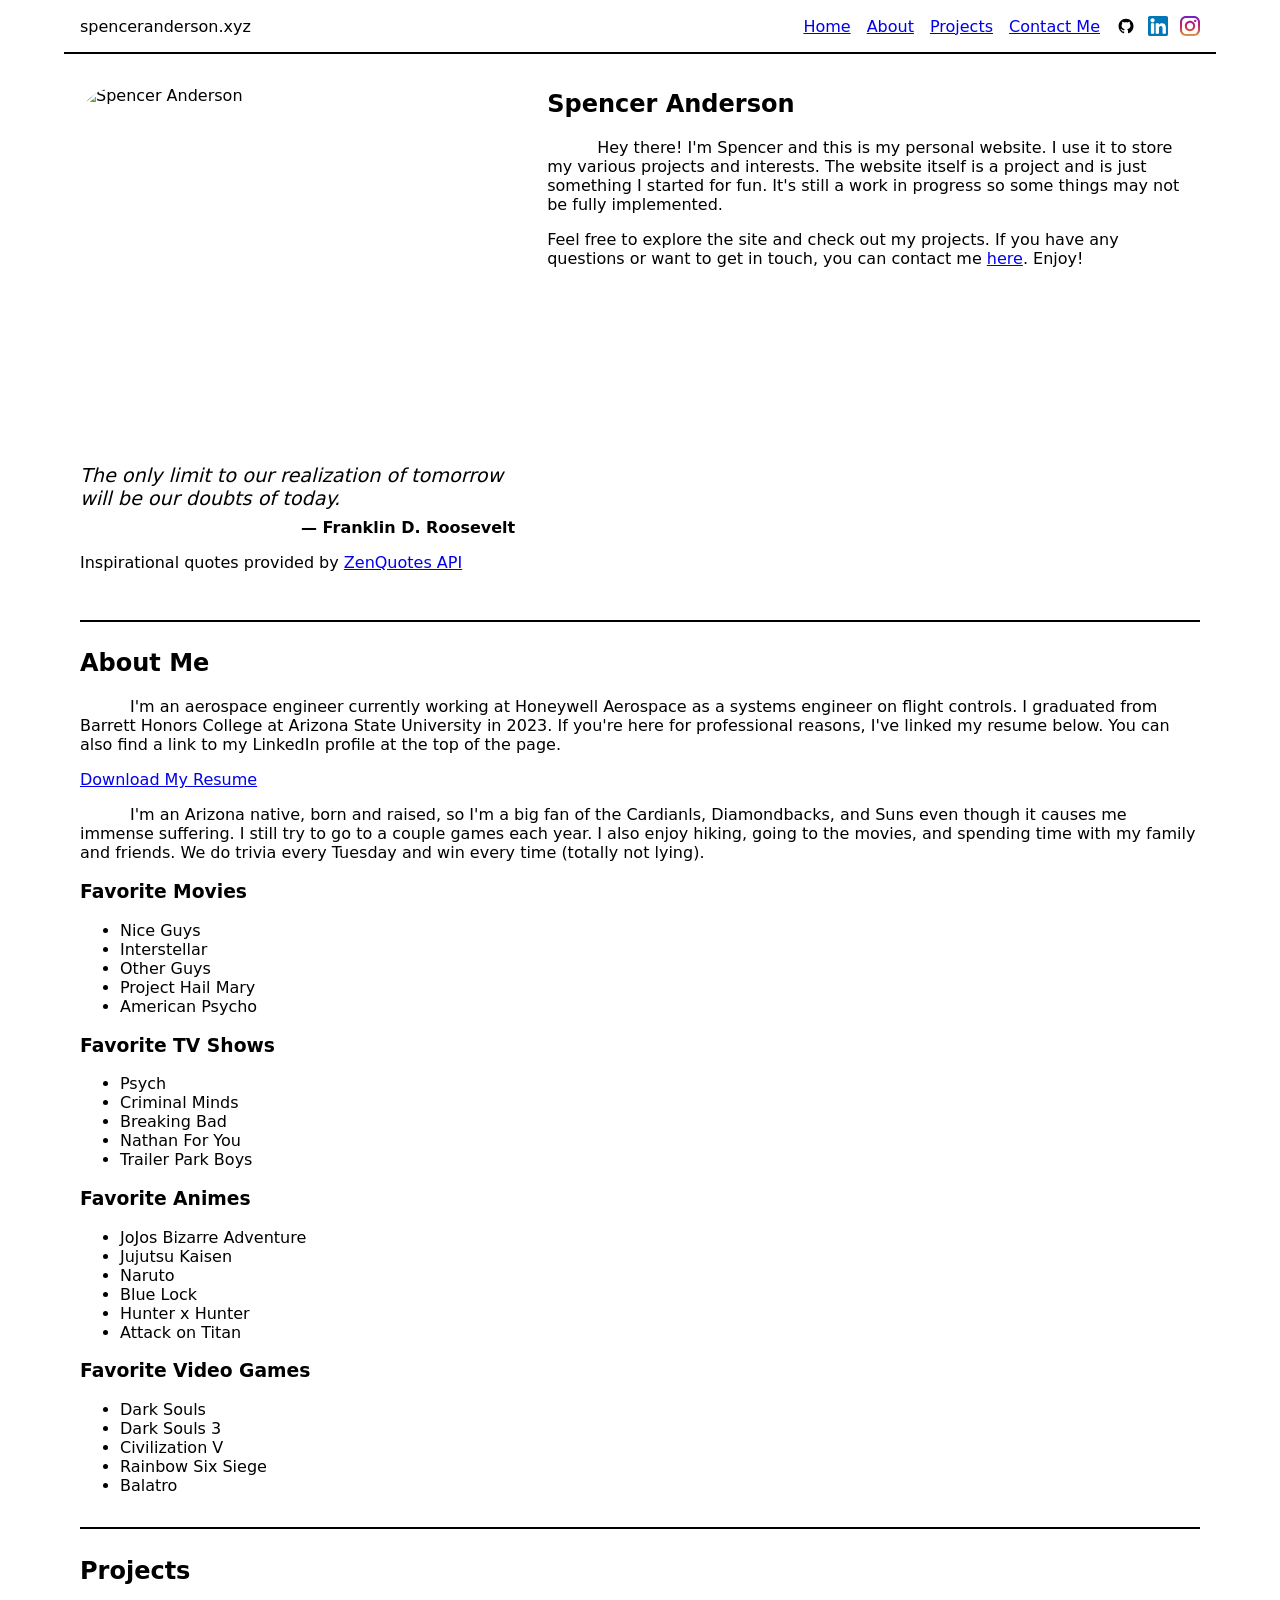
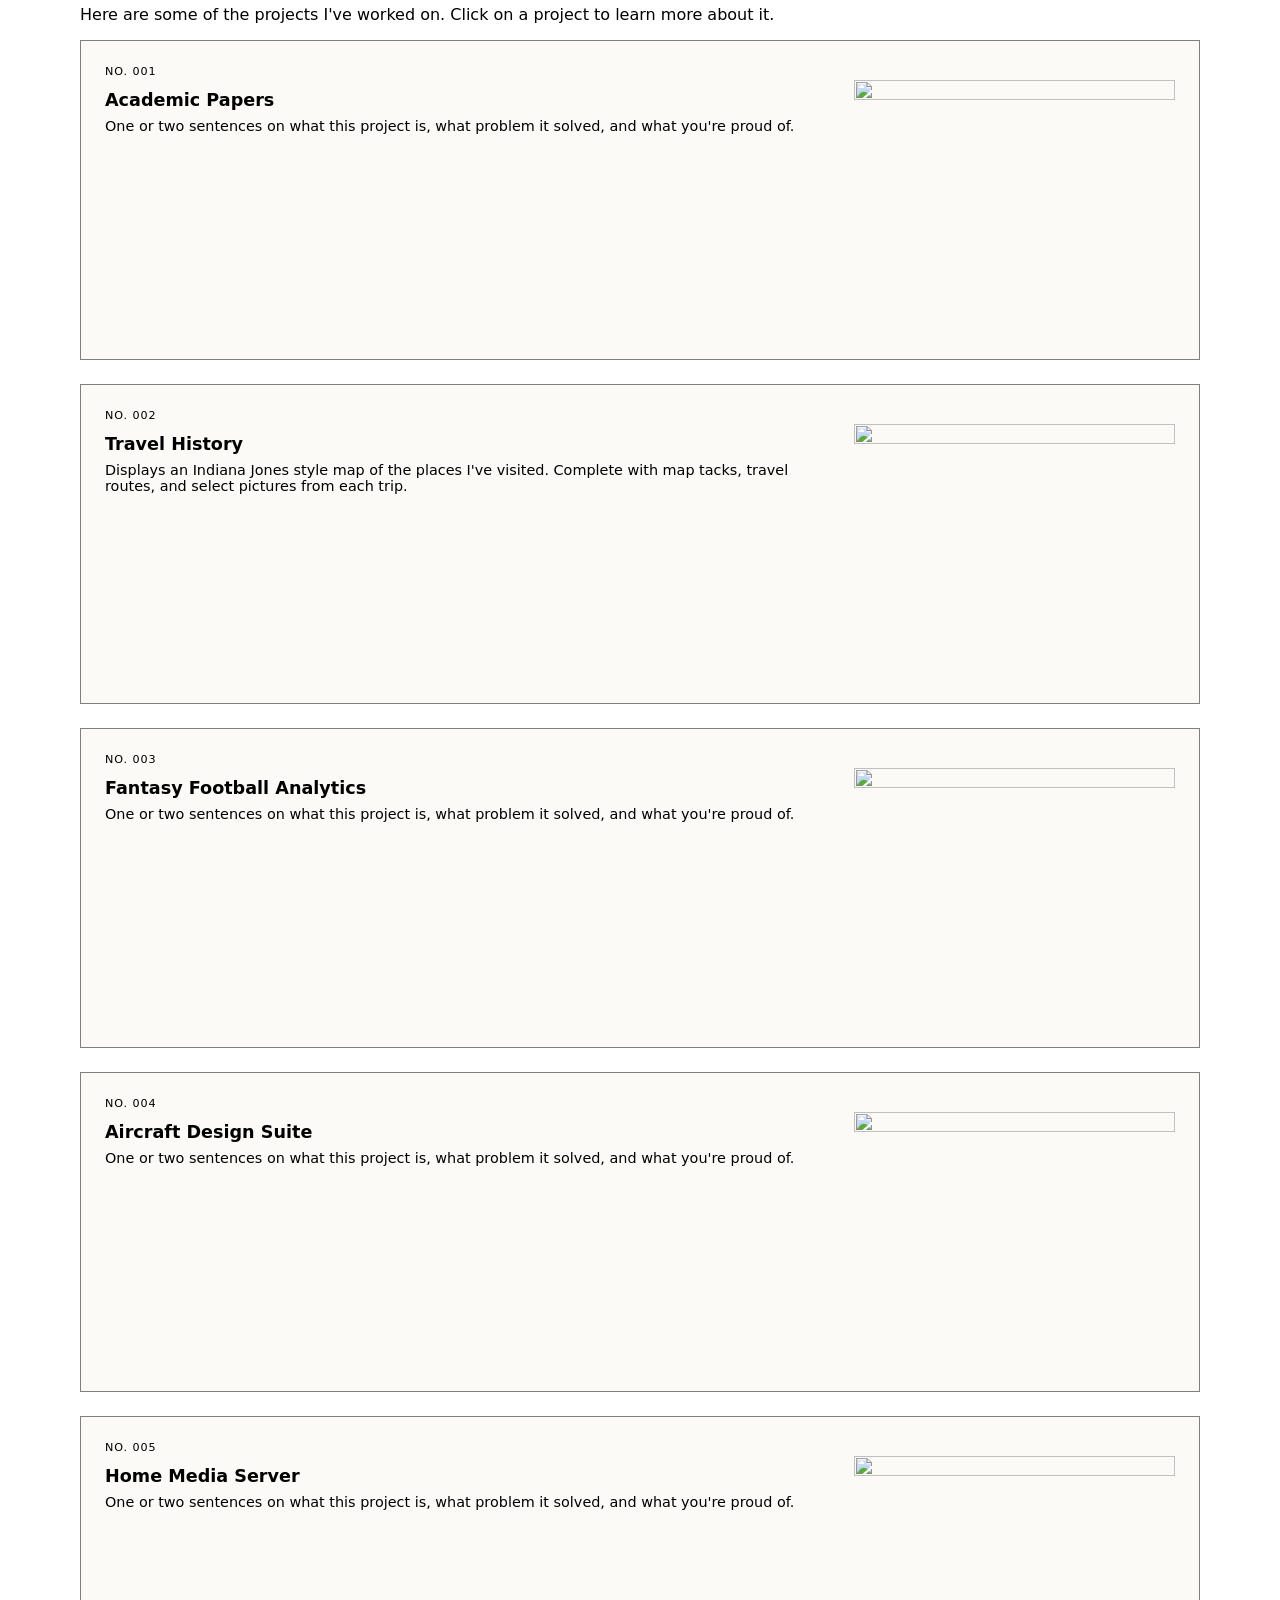
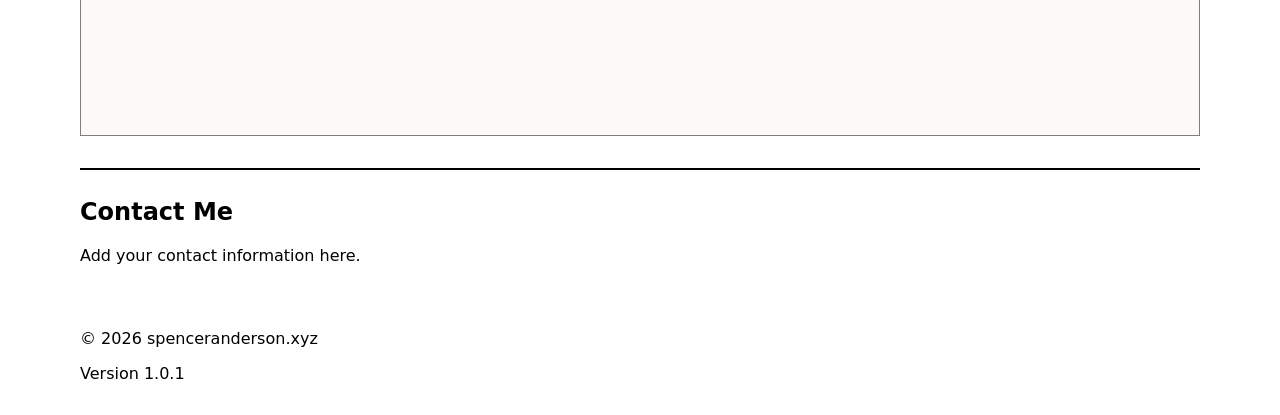
==== commit eec50892: "Fixed navigation link scrolling and positioning issues. Added quote of the day to intro section. Upd" ====
--- a/index.html
+++ b/index.html
@@ -4,7 +4,7 @@
   <head>
     <meta charset="utf-8">
     <meta name="viewport" content="width=device-width, initial-scale=1">
-    <meta name="description" content="A short introduction to Spencer Anderson and this website.">
+    <meta name="description" content="Spencer Anderson's personal website.">
     <title>Spencer Anderson | Home</title>
     <link rel="stylesheet" href="./assets/css/site.css">
   </head>
@@ -17,20 +17,20 @@
 
       <nav aria-label="Main navigation">
         <div>
-          <a href="./index.html">Home</a>
-        </div>
-
-        <div>
-          <a href="./index.html#about-heading">About</a>
+          <a href="#intro-heading">Home</a>
+        </div>
+
+        <div>
+          <a href="#about-heading">About</a>
         </div>
 
         <div class="nav-projects">
-          <a href="./index.html#project-heading">Projects</a>
+          <a href="#project-heading">Projects</a>
           <div class="nav-dropdown-menu" id="project-menu"></div>
         </div>
 
         <div>
-          <a href="./index.html#contact-heading">Contact Me</a>
+          <a href="#contact-heading">Contact Me</a>
         </div>
 
         <div class="social-links">
@@ -66,7 +66,7 @@
 
       <section aria-labelledby="intro-heading">
         <img
-          src="./assets/images/profile-picture.JPG"
+          src="https://drive.google.com/thumbnail?id=1sGx-Mopuuo2fi7JAa5kI0aFwcHqO9Q1P&sz=w1000"
           class="profile-picture"
           alt="Spencer Anderson">
 
@@ -79,6 +79,7 @@
         <div>
           <p id="quote-text">Loading today's quote...</p>
           <p id="quote-author">— Loading</p>
+          <p>Inspirational quotes provided by <a href="https://zenquotes.io/" target="_blank">ZenQuotes API</a></p>
         </div>
       </section>
 
@@ -199,7 +200,7 @@
 
     <footer class="site-footer">
       <p>&copy; <span data-current-year></span> spenceranderson.xyz</p>
-      <p>Version 1.0.0</p>
+      <p>Version 1.0.1</p>
     </footer>
 
     <script src="./assets/js/site.js" defer></script>
--- a/assets/css/site.css
+++ b/assets/css/site.css
@@ -6,6 +6,11 @@
   font-family: system-ui, sans-serif;
   --card: #FBFAF7;
   --grid-line: rgba(4, 4, 4, 0.5);
+}
+
+html {
+  scroll-padding-top: 80px;
+  scroll-behavior: smooth;
 }
 
 * {
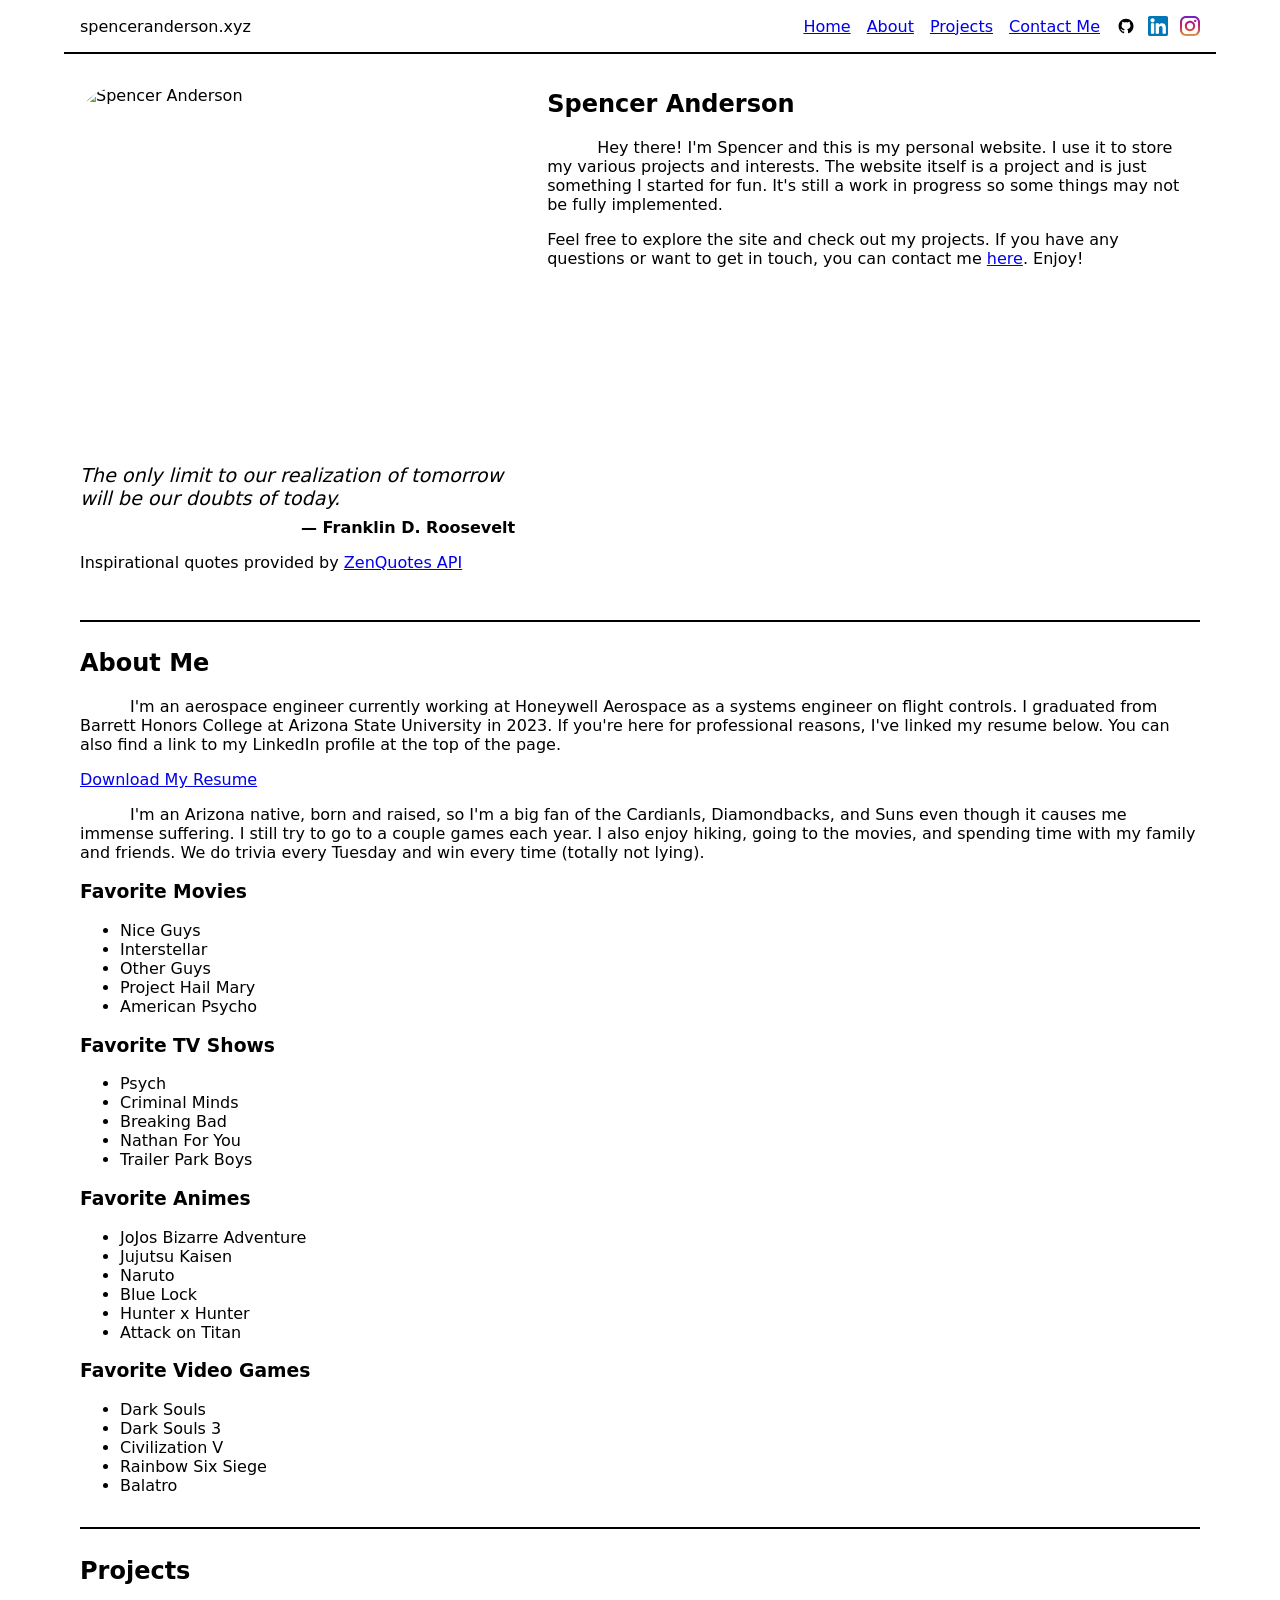
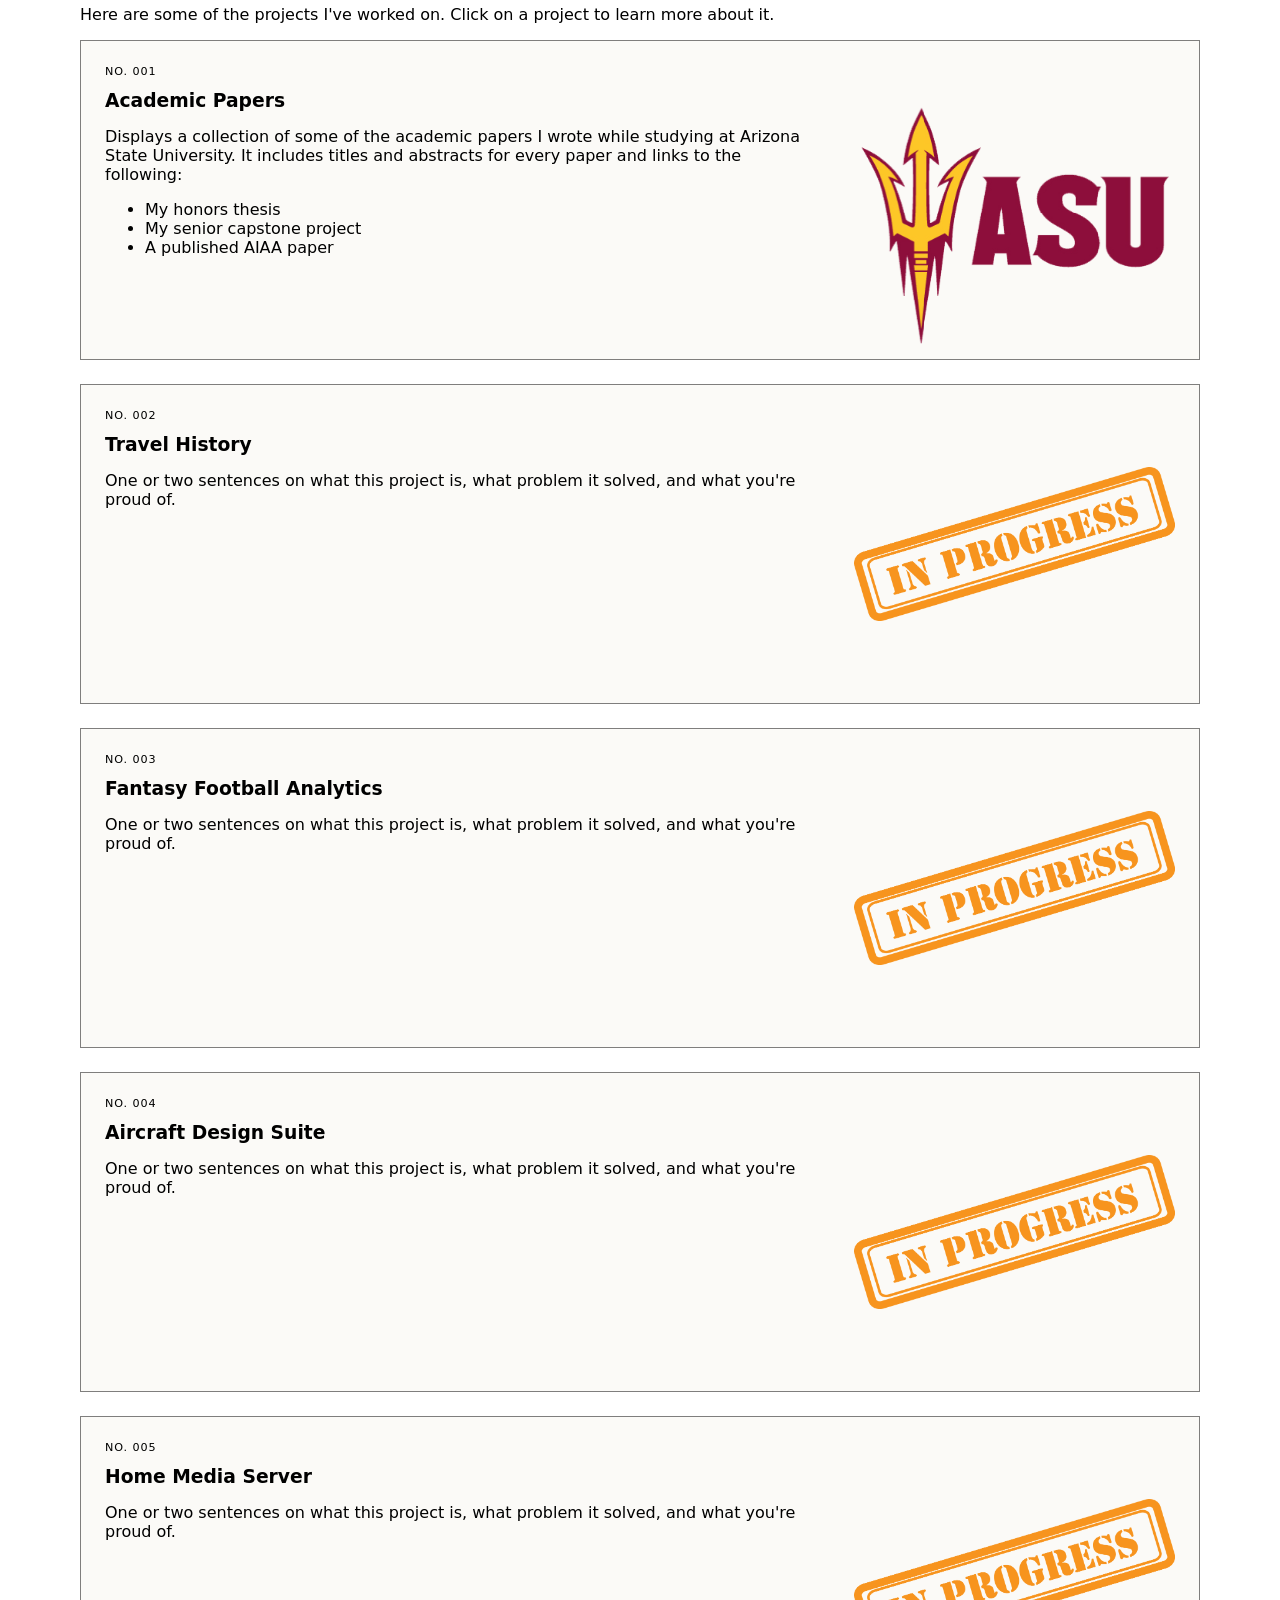
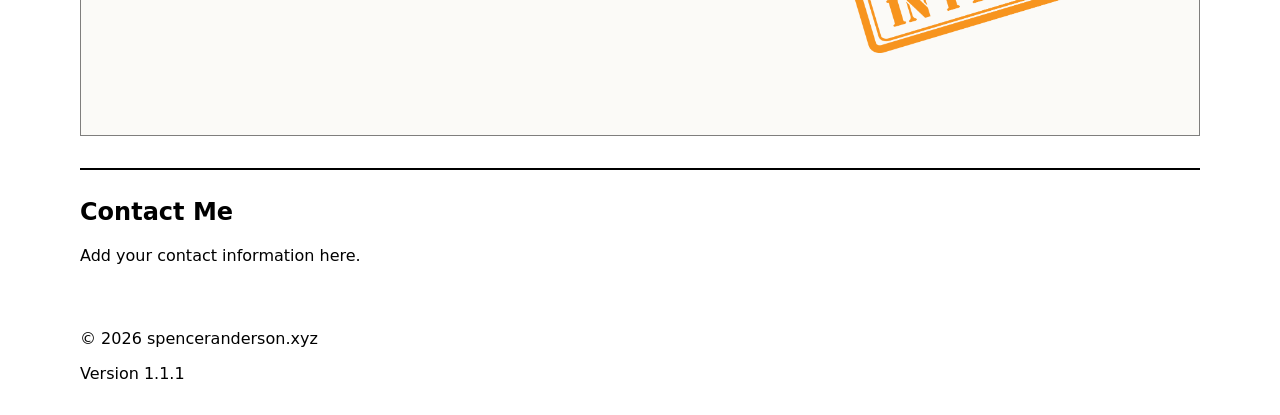
==== commit 8b48ff84: "Version 1.1.1 - Added a new page to include my academic papers. Added this page as a project card in" ====
--- a/index.html
+++ b/index.html
@@ -132,14 +132,19 @@
 
           <div class="project-grid">
             
-            <a id="project-001" href="./pages/page-template.html" class="project-card-link">
+            <a id="project-001" href="./pages/academic-papers.html" class="project-card-link">
               <div class="project-card frame">
                 <div>
                   <p class="no"> NO. 001</p>
                   <h3>Academic Papers</h3>
-                  <p>One or two sentences on what this project is, what problem it solved, and what you're proud of.</p>
-                </div>
-                <img src="./assets/images/stack-of-papers.png">
+                  <p>Displays a collection of some of the academic papers I wrote while studying at Arizona State University. It includes titles and abstracts for every paper and links to the following:</p>
+                  <ul>
+                    <li>My honors thesis</li>
+                    <li>My senior capstone project</li>
+                    <li>A published AIAA paper</li>
+                  </ul>
+                </div>
+                <img src="./assets/images/asu-logo.png">
               </div>
             </a>
             
@@ -148,9 +153,9 @@
                 <div>
                   <p class="no"> NO. 002</p>
                   <h3>Travel History</h3>
-                  <p>Displays an Indiana Jones style map of the places I've visited. Complete with map tacks, travel routes, and select pictures from each trip.</p>
-                </div>
-                <img src="./assets/images/pngtree-world-map-png-image_17272242.png">
+                  <p>One or two sentences on what this project is, what problem it solved, and what you're proud of.</p>
+                </div>
+                <img src="./assets/images/in-progress.png">
               </div>
             </a>
 
@@ -161,7 +166,7 @@
                   <h3>Fantasy Football Analytics</h3>
                   <p>One or two sentences on what this project is, what problem it solved, and what you're proud of.</p>
                 </div>
-                <img src="./assets/images/fantasy-football.png">
+                <img src="./assets/images/in-progress.png">
               </div>
             </a>
 
@@ -172,7 +177,7 @@
                   <h3>Aircraft Design Suite</h3>
                   <p>One or two sentences on what this project is, what problem it solved, and what you're proud of.</p>
                 </div>
-                <img src="./assets/images/aircraft.png">
+                <img src="./assets/images/in-progress.png">
               </div>
             </a>
             
@@ -183,7 +188,7 @@
                   <h3>Home Media Server</h3>
                   <p>One or two sentences on what this project is, what problem it solved, and what you're proud of.</p>
                 </div>
-                <img src="./assets/images/placeholder.png">
+                <img src="./assets/images/in-progress.png">
               </div>
             </a>
 
@@ -200,7 +205,7 @@
 
     <footer class="site-footer">
       <p>&copy; <span data-current-year></span> spenceranderson.xyz</p>
-      <p>Version 1.0.1</p>
+      <p>Version 1.1.1</p>
     </footer>
 
     <script src="./assets/js/site.js" defer></script>
--- a/assets/css/site.css
+++ b/assets/css/site.css
@@ -217,13 +217,7 @@
 
 .project-card h3 {
     margin: 0 0 0.5rem;
-    font-size: 1.1rem;
-    font-weight: 600;
-}
-
-.project-card p {
-    margin: 0 0 1rem;
-    font-size: 0.9rem;
+    font-weight: bold;
 }
 
 .project-card .no {
@@ -236,7 +230,7 @@
 
 .project-card img {
   width: 100%;
-  aspect-ratio: 4 / 3;
+  aspect-ratio: auto;
   object-fit: cover;
   align-self: center;
 }
@@ -264,4 +258,52 @@
 /* #region ---------- Contact Section Style ---------- */
 /* This section defines the styles used in the contact section */
 
+/* #endregion ------------------------------------- */
+
+/* #region ---------- Academic Papers Style ---------- */
+/* This section defines the styles used in the academic papers page */
+
+.papers-table-container {
+  table, th, td {
+    border: 1px solid black;
+    border-collapse: collapse;
+    padding: 8px;
+    text-align: left;
+    vertical-align: top;
+  }
+  caption {
+    caption-side: top;
+    font-weight: bold;
+    font-size: 18px;
+    margin-bottom: 8px;
+  }
+  th {
+    background-color: maroon;
+    color: white;
+  }
+  tr:hover{
+    background-color: rgb(255, 238, 139);
+  }
+  td p{
+    margin-left: 2%;
+    margin-right: 2%;
+  }
+  summary {
+    cursor: pointer;
+    list-style-position: outside;
+    margin-left: 2%;
+    margin-right: 2%;
+  }
+}
+
+.paper-link {
+  display: inline-flex;
+  img {
+    margin-right: 0.25rem;
+    display: block;
+    width: 1.25rem;
+    height: 1.25rem;
+  }
+}
+
 /* #endregion ------------------------------------- */
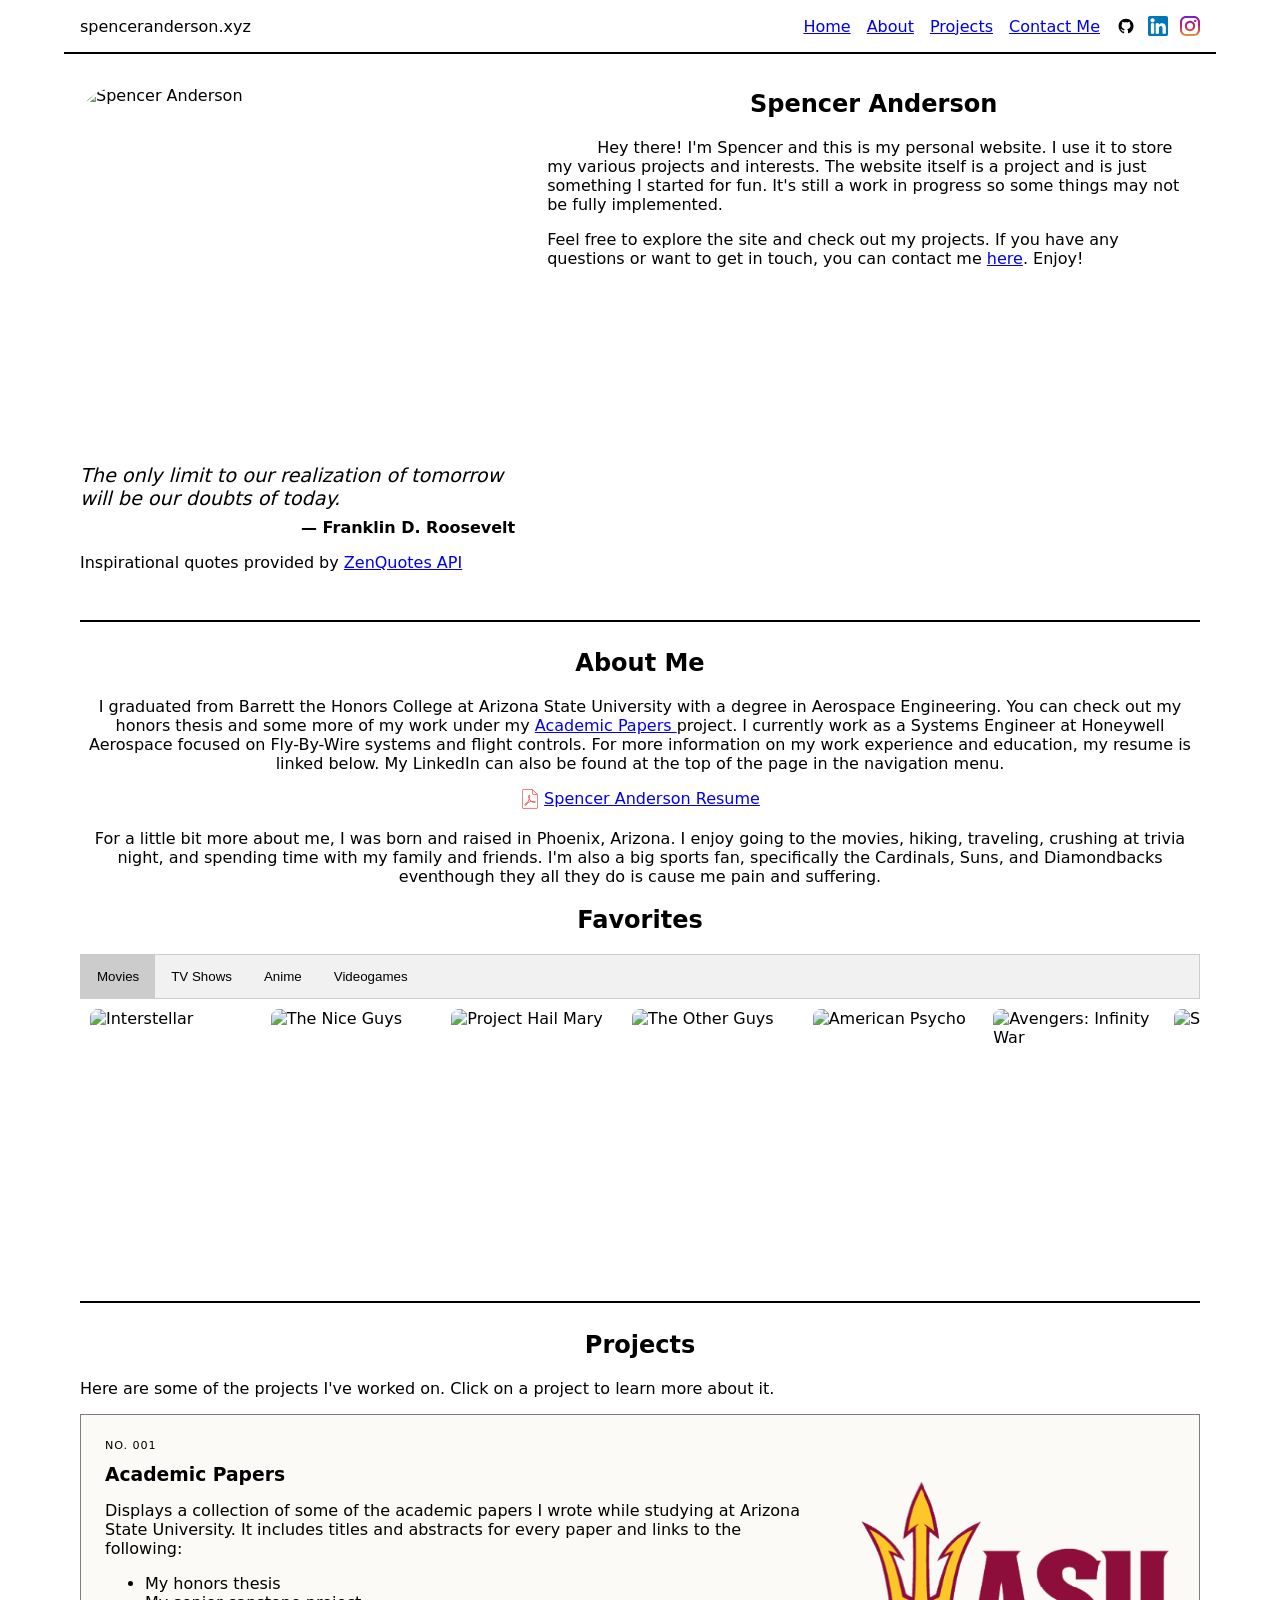
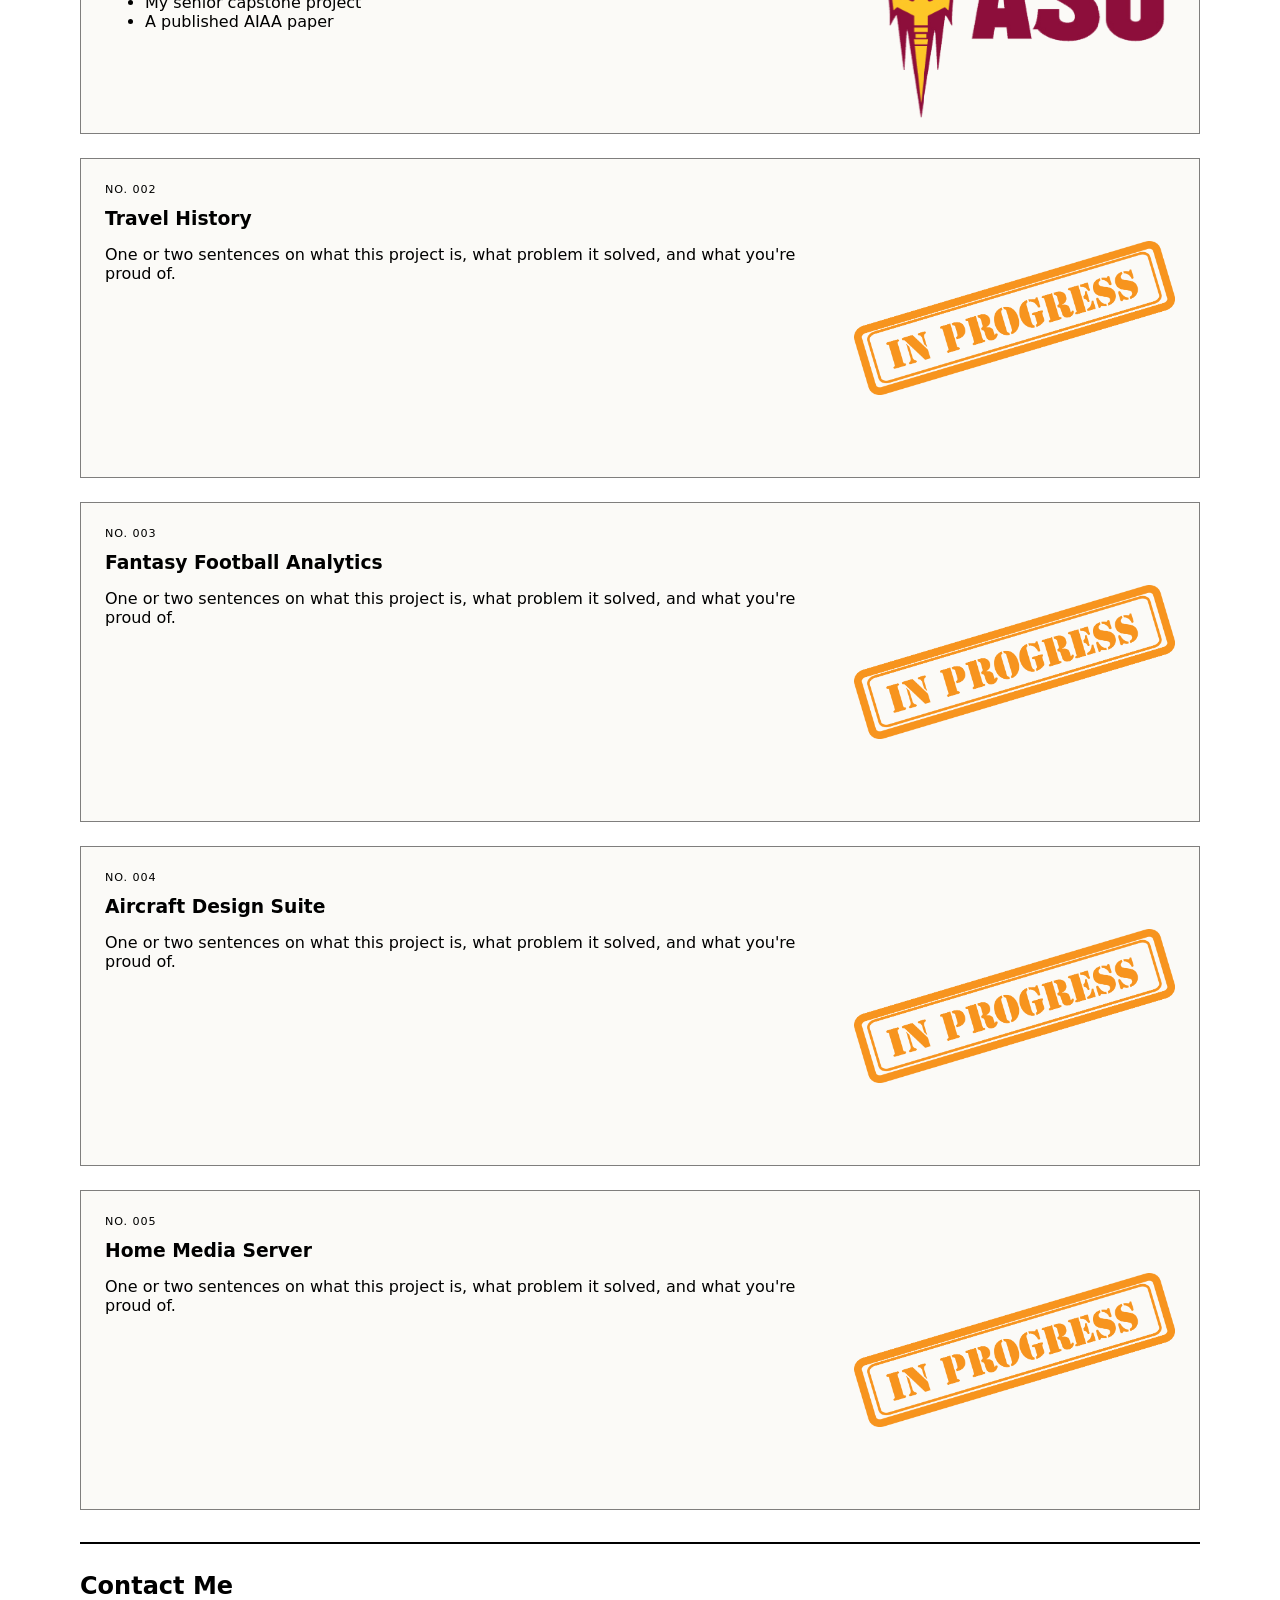
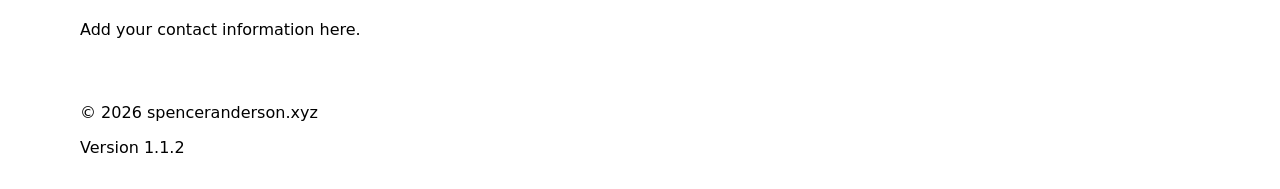
==== commit a71db942: "Version 1.1.2 - Updated About Me section. Added favorites tabs and resume link." ====
--- a/index.html
+++ b/index.html
@@ -71,7 +71,7 @@
           alt="Spencer Anderson">
 
         <div>
-          <h1 id="intro-heading">Spencer Anderson</h1>
+          <h1 id="intro-heading" style="text-align: center;">Spencer Anderson</h1>
           <p style="text-indent: 50px;"> Hey there! I'm Spencer and this is my personal website. I use it to store my various projects and interests. The website itself is a project and is just something I started for fun. It's still a work in progress so some things may not be fully implemented.</p>
           <p>Feel free to explore the site and check out my projects. If you have any questions or want to get in touch, you can contact me <a href="./index.html#contact-heading">here</a>. Enjoy!</p>
         </div>
@@ -85,48 +85,140 @@
 
       <div class="section-divider"></div>
       <section aria-labelledby="about-heading">
-        <h2 id="about-heading">About Me</h2>
-        <p style="text-indent: 50px;">I'm an aerospace engineer currently working at Honeywell Aerospace as a systems engineer on flight controls. I graduated from Barrett Honors College at Arizona State University in 2023. If you're here for professional reasons, I've linked my resume below. You can also find a link to my LinkedIn profile at the top of the page.</p>
-        <p><a href="./assets/documents/Spencer_Anderson_Resume.pdf" target="_blank" rel="noopener noreferrer">Download My Resume</a></p>
-        <p style="text-indent: 50px;">I'm an Arizona native, born and raised, so I'm a big fan of the Cardianls, Diamondbacks, and Suns even though it causes me immense suffering. I still try to go to a couple games each year. I also enjoy hiking, going to the movies, and spending time with my family and friends. We do trivia every Tuesday and win every time (totally not lying).</p>
-        <h3>Favorite Movies</h3>
-        <ul>
-          <li>Nice Guys</li>
-          <li>Interstellar</li>
-          <li>Other Guys</li>
-          <li>Project Hail Mary</li>
-          <li>American Psycho</li>
-        </ul>
-        <h3>Favorite TV Shows</h3>
-        <ul>
-          <li>Psych</li>
-          <li>Criminal Minds</li>
-          <li>Breaking Bad</li>
-          <li>Nathan For You</li>
-          <li>Trailer Park Boys</li>
-        </ul>
-        <h3>Favorite Animes</h3>
-        <ul>
-          <li>JoJos Bizarre Adventure</li>
-          <li>Jujutsu Kaisen</li>
-          <li>Naruto</li>
-          <li>Blue Lock</li>
-          <li>Hunter x Hunter</li>
-          <li>Attack on Titan</li>
-        </ul>
-        <h3>Favorite Video Games</h3>
-        <ul>
-          <li>Dark Souls</li>
-          <li>Dark Souls 3</li>
-          <li>Civilization V</li>
-          <li>Rainbow Six Siege</li>
-          <li>Balatro</li>
-        </ul>
+        <h1 id="about-heading" style="text-align: center;">About Me</h1>
+
+        <p style="text-align: center;">
+          I graduated from Barrett the Honors College at Arizona State University with a degree in Aerospace Engineering. You can check out my honors thesis and some more of my work under my <a href="./pages/academic-papers.html">Academic Papers </a>project. I currently work as a Systems Engineer at Honeywell Aerospace focused on Fly-By-Wire systems and flight controls. For more information on my work experience and education, my resume is linked below. My LinkedIn can also be found at the top of the page in the navigation menu.
+        </p>
+
+        <p style="text-align: center;">
+          <a href="https://drive.google.com/file/d/1Z107GNWAyrMldeWaDn7Xvud68isTM--V/view?usp=sharing"
+            class="paper-link"
+            target="_blank"
+            rel="noopener noreferrer">
+            <img src="./assets/icons/pdf-svgrepo-com.svg" alt="PDF">
+            Spencer Anderson Resume
+          </a>
+        </p>
+
+        <p style="text-align: center;">
+          For a little bit more about me, I was born and raised in Phoenix, Arizona. I enjoy going to the movies, hiking, traveling, crushing at trivia night, and spending time with my family and friends. I'm also a big sports fan, specifically the Cardinals, Suns, and Diamondbacks eventhough they all they do is cause me pain and suffering.
+        </p>
+
+        <h2 style="text-align: center;">Favorites</h2>
+        <div class="tab">
+          <button class="tablinks" id="defaultOpen" onclick="openCity(event, 'movies')">Movies</button>
+          <button class="tablinks" onclick="openCity(event, 'tv-shows')">TV Shows</button>
+          <button class="tablinks" onclick="openCity(event, 'anime')">Anime</button>
+          <button class="tablinks" onclick="openCity(event, 'videogames')">Videogames</button>
+        </div>
+
+        <div id="movies" class="tabcontent">
+          <div class="scroll-gallery">
+            <img 
+            src="https://drive.google.com/thumbnail?id=1TIPL19mjzuM3xEA2aaRxje6lIwlJjRAb&sz=w1000" 
+            alt="Interstellar">
+            <img 
+            src="https://drive.google.com/thumbnail?id=1FcVm7wKkvcFzlhW6A9Zm_YgQCt2gBJtQ&sz=w1000" 
+            alt="The Nice Guys">
+            <img 
+            src="https://drive.google.com/thumbnail?id=1T7dvzcNXCaDA8v4k4pJ7bRzOkiVS47SR&sz=w1000" 
+            alt="Project Hail Mary">
+            <img 
+            src="https://drive.google.com/thumbnail?id=16vYYdN6dUrAMuFsd_d6_ucqeHtt8KpxO&sz=w1000" 
+            alt="The Other Guys">
+            <img 
+            src="https://drive.google.com/thumbnail?id=1tyIP8hjlBVKT9ZZzzNfxx4plN1nh1jc-&sz=w1000" 
+            alt="American Psycho">
+            <img
+            src="https://drive.google.com/thumbnail?id=1TjF9MPf9NOSuuNQ1GUpN11Su7NZ-MhSs&sz=w1000"
+            alt="Avengers: Infinity War">
+            <img
+            src="https://drive.google.com/thumbnail?id=1dlEWkX31EFqg0Y5XphRutUcfe9nj5JBt&sz=w1000"
+            alt="Scream">
+          </div>
+        </div>
+
+        <div id="tv-shows" class="tabcontent">
+          <div class="scroll-gallery">
+            <img 
+            src="https://drive.google.com/thumbnail?id=12tVAIOTTI1V0tvL8h4tpPx5cQ_0EL5JY&sz=w1000" 
+            alt="Psych">
+            <img 
+            src="https://drive.google.com/thumbnail?id=1EU5i0z5Jmq-F5RnnVUm25hrFP68fTHNm&sz=w1000" 
+            alt="Parks and Recreation">
+            <img 
+            src="https://drive.google.com/thumbnail?id=1HWdufKMWNAjzVqjEqwRPPaH5KxmjKt9i&sz=w1000" 
+            alt="Criminal Minds">
+            <img 
+            src="https://drive.google.com/thumbnail?id=1QKqtiZ4lP3v516RDXL37JBvQkXEv3NkE&sz=w1000" 
+            alt="Trailer Park Boys">
+            <img 
+            src="https://drive.google.com/thumbnail?id=1RT2MeMcups-N0AVYZlzSRvZxc5PNb8yo&sz=w1000" 
+            alt="Regular Show">
+            <img 
+            src="https://drive.google.com/thumbnail?id=1fYU6zpRh8CD29kOBKiXl-cNqFtnOvPCW&sz=w1000" 
+            alt="Mindhunter">
+            <img 
+            src="https://drive.google.com/thumbnail?id=1Yf88RHmx2lsYp-rK1vbEla966GGO4yuV&sz=w1000" 
+            alt="Breaking Bad">
+            <img 
+            src="https://drive.google.com/thumbnail?id=1chqrDDGNArmFf0UII1rNKrYXGv0Ophiq&sz=w1000" 
+            alt="Nathan For You">
+          </div>
+        </div>
+
+        <div id="anime" class="tabcontent">
+          <div class="scroll-gallery">
+            <img 
+            src="https://drive.google.com/thumbnail?id=17zvc7d69Fp-2oDWQOzEYwFxjVcZV3WX4&sz=w1000" 
+            alt="Jujutsu Kaisen">
+            <img 
+            src="https://drive.google.com/thumbnail?id=1h-vKrMLElRjtbM4TbXAzXegIHI1yTntR&sz=w1000" 
+            alt="Jojo's Bizarre Adventure">
+            <img 
+            src="https://drive.google.com/thumbnail?id=13UpCsogZtG4yak34qrme3VqwZW1feAq4&sz=w1000" 
+            alt="Blue Lock ">
+            <img 
+            src="https://drive.google.com/thumbnail?id=1K0llJZatXIgLrNbwkBlHhn-HPQnTHCEl&sz=w1000" 
+            alt="Hunter x Hunter">
+            <img 
+            src="https://drive.google.com/thumbnail?id=1oSlLYdAH09Cj6o47F7PTLl9IO4zyuZ66&sz=w1000" 
+            alt="Attack on Titan">
+            <img 
+            src="https://drive.google.com/thumbnail?id=1JlJYZmM5hhSfwV5z4sP9hBiQ4eNBvXA9&sz=w1000" 
+            alt="Naruto">
+            <img 
+            src="https://drive.google.com/thumbnail?id=1x5oW7xbg624tJhLd8YwVyR5k1Q8fnm1b&sz=w1000" 
+            alt="Naruto Shippuden">
+          </div>
+        </div>
+
+        <div id="videogames" class="tabcontent">
+          <div class="scroll-gallery">
+            <img 
+            src="https://drive.google.com/thumbnail?id=1743cOAofjQYkcHPrNeIcJZhZr6MZDUuc&sz=w1000" 
+            alt="Dark Souls">
+            <img 
+            src="https://drive.google.com/thumbnail?id=1LlPtu-2cKrDf69fmmlcfuv99exspn9bQ&sz=w1000" 
+            alt="Dark Souls 3">
+            <img 
+            src="https://drive.google.com/thumbnail?id=1KslfEBsbd7jA56IbaX8VUtjpl_34rW-Q&sz=w1000" 
+            alt="Civilization 5">
+            <img 
+            src="https://drive.google.com/thumbnail?id=1pDtJQQ_3xVfw-V88Vk8MSAa_jSfU2PPp&sz=w1000" 
+            alt="Rainbow Six Siege">
+            <img 
+            src="https://drive.google.com/thumbnail?id=1W4GVc7Xm2QIZVQk6QesFsoI0A26RIiXg&sz=w1000" 
+            alt="Balatro">
+          </div>
+        </div>
+
       </section>
 
       <div class="section-divider"></div>
       <section aria-labelledby="project-heading">
-        <h2 id="project-heading">Projects</h2>
+        <h1 id="project-heading" style="text-align: center;">Projects</h1>
 
         <p>Here are some of the projects I've worked on. Click on a project to learn more about it.</p>
 
@@ -205,7 +297,7 @@
 
     <footer class="site-footer">
       <p>&copy; <span data-current-year></span> spenceranderson.xyz</p>
-      <p>Version 1.1.1</p>
+      <p>Version 1.1.2</p>
     </footer>
 
     <script src="./assets/js/site.js" defer></script>
--- a/assets/css/site.css
+++ b/assets/css/site.css
@@ -192,6 +192,64 @@
 /* #region ---------- About Section Style ---------- */
 /* This section defines the styles used in the about section */
 
+.tab {
+  overflow: hidden;
+  border: 1px solid #ccc;
+  background-color: #f1f1f1;
+
+  button {
+    background-color: inherit;
+    float: left;
+    border: none;
+    outline: none;
+    cursor: pointer;
+    padding: 14px 16px;
+    transition: 0.3s;
+  }
+
+  button:hover {
+    background-color: #ddd;
+  }
+  
+  button.active {
+    background-color: #ccc;
+  }
+}
+
+.tabcontent {
+  display: none;
+  border-top: none;
+}
+
+.scroll-gallery {
+  display: flex;              /* Places images side-by-side in a row */
+  gap: 14px;                  /* Adds space between pictures */
+  overflow-x: auto;           /* Enables horizontal scrolling */
+  padding: 10px;
+  scroll-behavior: smooth;    /* Smooth scrolling experience */
+  scrollbar-width: none;
+
+  ::-webkit-scrollbar { display: none; }
+
+  img {
+    height: 250px;              /* Keeps all images a uniform height */
+    aspect-ratio: 2 / 3;        /* Ensures images don't get distorted */
+    object-fit: cover;          /* Ensures images fill the height without distortion */
+    border-radius: 8px;         /* Optional rounded corners */
+    flex-shrink: 0;             /* Prevents images from squishing to fit */
+  }
+
+  img:first-child {
+    margin-left: auto;
+  }
+
+  img:last-child {
+    margin-right: auto;
+  }
+}
+
+/* .scroll-gallery::-webkit-scrollbar { display: none; } */
+
 /* #endregion ------------------------------------- */
 
 /* #region ---------- Projects Section Style ---------- */
